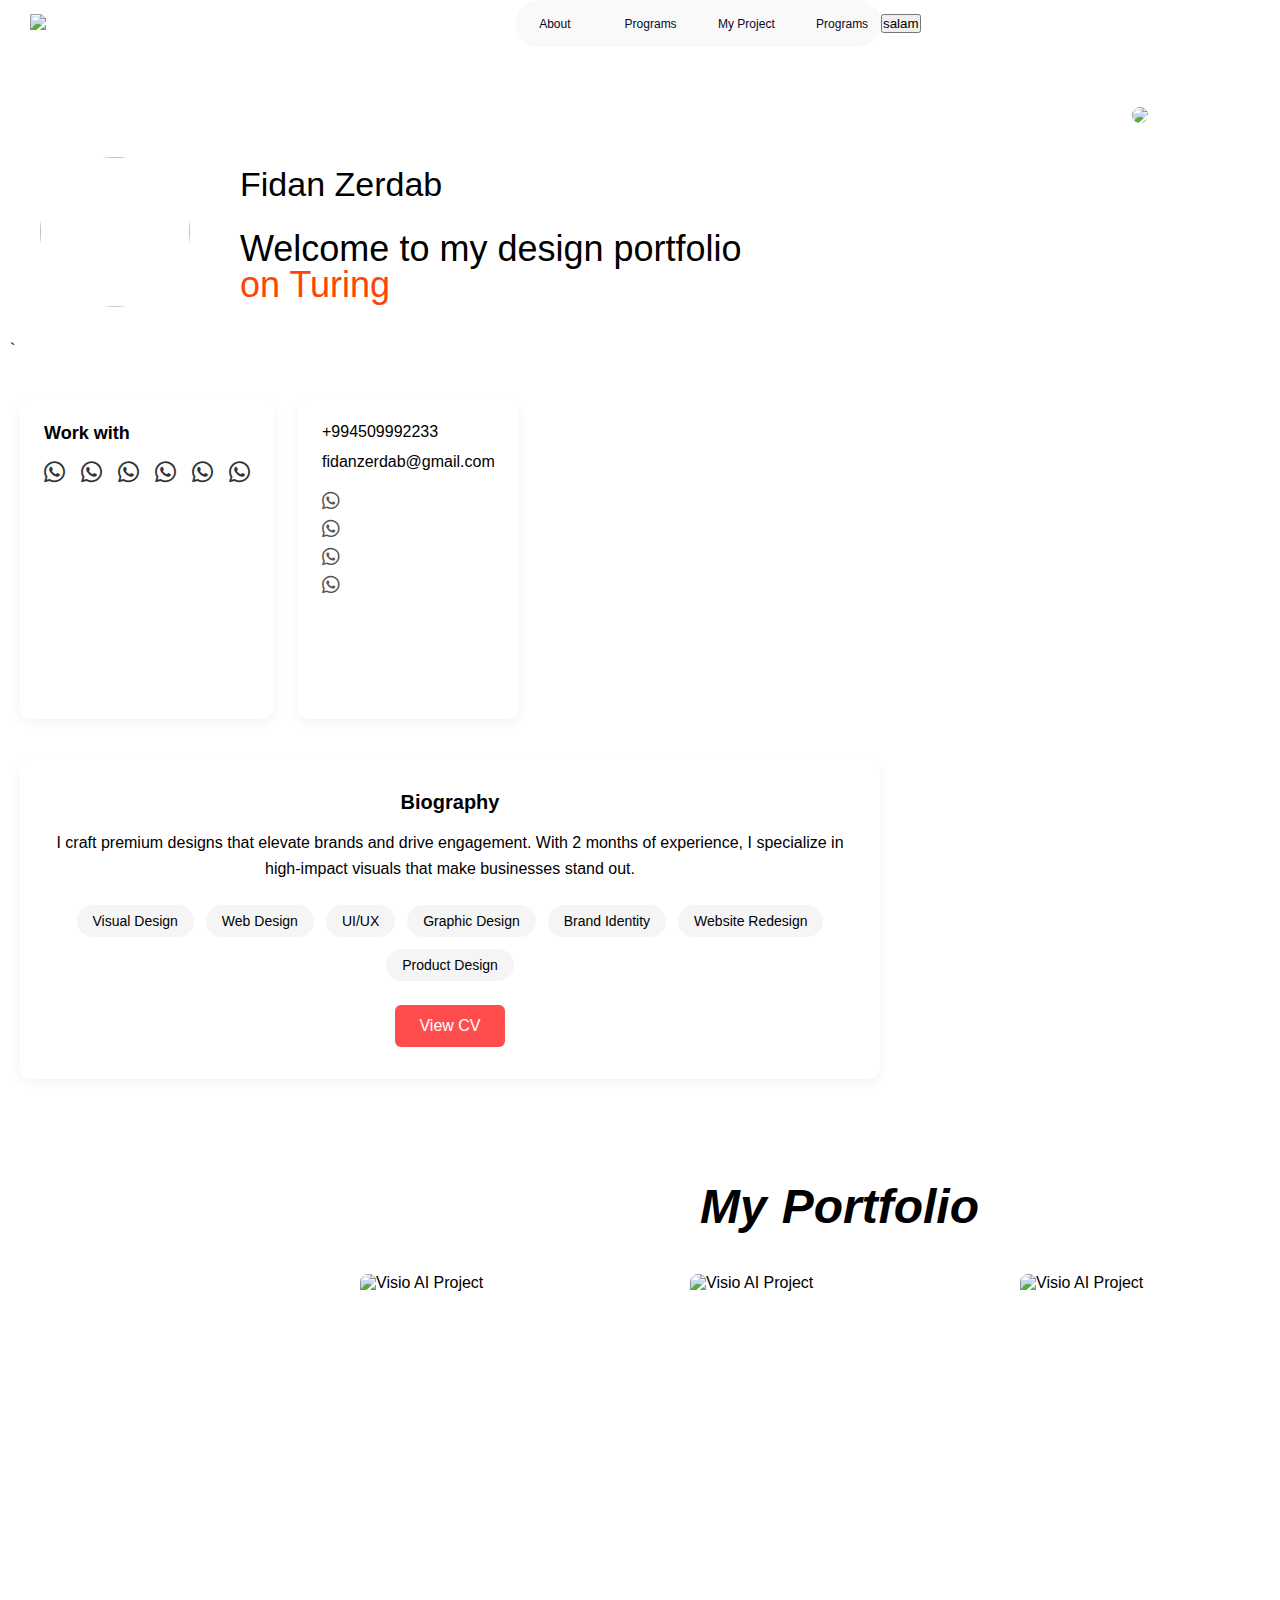
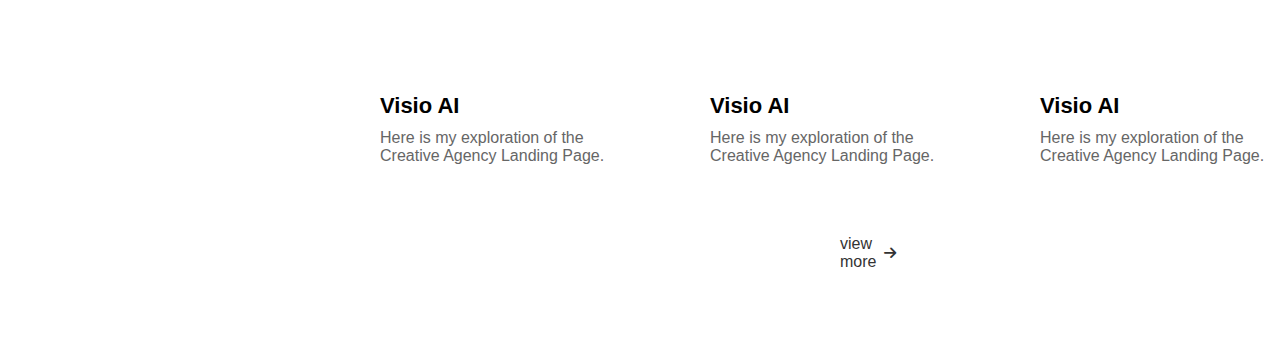
==== index.html @ 4ba83b3d "first commit" ====
<!DOCTYPE html>
<html lang="en">
  <head>
    <meta charset="UTF-8" />
    <meta name="viewport" content="width=device-width, initial-scale=1.0" />
    <title>Document</title>
    <link rel="stylesheet" href="style.css" />
    <link
      href="https://fonts.googleapis.com/css2?family=Roboto:wght@400;700&display=swap"
      rel="stylesheet"
    />
    <link rel="stylesheet" href="https://cdnjs.cloudflare.com/ajax/libs/font-awesome/6.7.2/css/all.min.css">
  </head>
  
   <div class="container">
    <nav>
      <div class="nav-logo">
        <img
          src="https://s3-alpha-sig.figma.com/img/8ce2/0cb9/97a9e06f4c77e462b7908a4db73cabfb?Expires=1743984000&Key-Pair-Id=APKAQ4GOSFWCW27IBOMQ&Signature=PBWBqf2lgpJgGHzQXzNjd6NCZT2xdDC4wRaojqY9zCcBFI4EthOItwQPKHELywLnP8nxp2tW6rEtJQFCj6F1LAcSvfCV4xgXlgu4QZIhnDpoaRrXu~~rXE961oAYT9J6cioOMIm-i~VVj6L84bpvCTblbjQIpfPJooDTFMhqHslZwZaD5GMHqrWVT0hzuzrcJQhh4FEt1nKAkSG-0wj8RxROB79WXAKMB~fkNutKMWRHgE6l4cWN~UN3wQ-ls60bsBshFVT-qkTe6n1NQ45DfTCyNpbkqNdCT8kyy2hyNKt71gHKDLAfsBwC~aWzl16JK8Tze16oYzKgfxPpw-EAiQ__"
        />
      </div>
      <div class="nav-section">
        <li>About</li>
        <li>Programs</li>
        <li>My Project</li>
        <li>Programs</li> 
      </div>
      <button>
         salam
      </button>
    </nav>

    <section class="about">
      <div class="header-profil">
     <div class="header-img">
      <img src="https://s3-alpha-sig.figma.com/img/8e14/9eae/28b4c888ae7bc5097a5d991f46a0cd48?Expires=1743984000&Key-Pair-Id=APKAQ4GOSFWCW27IBOMQ&Signature=ecLXJ3NJivbwS~XZukYeFWqB9isVQkx9CqYx~~Z2nD1CRE7GxaY08Z4kmxbllQuATyopEIuuT2279fm32pRC4dmtCin~5gsOMiiETdNc-4VH~Y~0ca6UY2jwYkFny4B4MOG~Vbt5hJucGnnGLX8qL8chmMcUJIha2dbbbcObwg4ZYZbWKU7GIVAhBD2gr-Xsm1mPFDFUGOcUU4dv2RJI97Z1wWq7xJQzfD4o7eZndRRH5J05IDQiR6Nwpc7OR1I9JfkrOxo~F5who72nMiclGFfXszYkEIYpru6KNegNE5BaLqe7Fkv3zOoWKZOtHdWqO0AGm6nEk2J1GaSrQkhiOA__" alt="" />
     </div>
      <div class="header-title">
        <p class="user-name">Fidan Zerdab</p>
        <p class="user-title">
          Welcome to my design portfolio <p class="curs-name">on Turing</p></p>
      </div>
      </div>
      <div class="header-img-2">
        <img src="https://s3-alpha-sig.figma.com/img/9db2/0887/3cd203674ad9c8c3ab833a886c266266?Expires=1743984000&Key-Pair-Id=APKAQ4GOSFWCW27IBOMQ&Signature=sxO8WrmY~56EyeGFJ-Wiav~K1IzphdqzR-zNOEbuvRR43RCngWjEuQvC9pSfI~XWQbL8JS5PKM917vV-FX6l-rKLtLGzRwThAoSTSy4kO5BwwUOxLnhH2weL61vVyN166a7CpjH~Dm4h7lxfpBIRUI3uMsYqKeVUaRrNGQC-vtAJTsCup61bQkORimFNPfKC0r2MtfVRRVEWQtOgXFBzWz8BVgYjVrsA79s6qalf11jNAU3EH99--6FMwBzXXjFV89U1a4BxFCDDTIOvqtLAmB40z5gLwOT0ZzszZmsPnjBAexRQ4qsvKDqPqb~dJFOtsm8Z5nhIy~c~c4D8lorCJQ__" >
      </div>
    </section>
    `<section class="container">
    
       <div class="cards-wrapper">
      <div class="cards">
        <div class="card tools">
          <h3>Work with</h3>
          <div class="icons">
            <i class="fa-brands fa-whatsapp"></i>
            <i class="fa-brands fa-whatsapp"></i>
            <i class="fa-brands fa-whatsapp"></i>
            <i class="fa-brands fa-whatsapp"></i>
            <i class="fa-brands fa-whatsapp"></i>
            <i class="fa-brands fa-whatsapp"></i>
          </div>
        </div>
      
        
        <div class="card contact">

          <p>+994509992233</p>
          <p>fidanzerdab@gmail.com</p>
          <i class="fa-brands fa-whatsapp"></i>
          <i class="fa-brands fa-whatsapp"></i>
          <i class="fa-brands fa-whatsapp"></i>
          <i class="fa-brands fa-whatsapp"></i>
          </div>
        </div>
      
      
       
        <div class="card-biography">
          <h3>Biography</h3>
          <p>
            I craft premium designs that elevate brands and drive engagement. 
            With 2 months of experience, I specialize in high-impact visuals that make businesses stand out.
          </p>
          <div class="tags">
            <span>Visual Design</span>
            <span>Web Design</span>
            <span>UI/UX</span>
            <span>Graphic Design</span>
            <span>Brand Identity</span>
            <span>Website Redesign</span>
            <span>Product Design</span>
          </div>
          <button class="cv-btn">View CV</button>
        </div>
        
      </div>
        
      
    </section>
   </div>
   <section class="portfolio-section">
   <div class="portfolio-title">
    <h2 class="my-title">My </h2>
    <h2 class="portfolio">Portfolio </h2>
   </div>
    
      
      <div class="project-grid">
        
        <div class="project-card">
          <div class="project-image">
            <img src="https://s3-alpha-sig.figma.com/img/e9ac/9768/460ee077e70c82eb55e59ea33197cca7?Expires=1743984000&Key-Pair-Id=APKAQ4GOSFWCW27IBOMQ&Signature=[base64]~K4rFY2PaywxOjg9T-lwL0YG56ij2408bz6cYMWNEawqlxfeCMMqqH0Lp9YICsTQzI3MzmDrInfiRzZgevdlIeKelwDTaan3hLmZP02wgH91qJjymB-w__" alt="Visio AI Project">
          </div>
          <div class="project-content">
            <h3>Visio AI</h3>
            <p>Here is my exploration of the Creative Agency Landing Page.</p>
          </div>
        </div>
        
        
        <div class="project-card">
          <div class="project-image">
            <img src="https://s3-alpha-sig.figma.com/img/e9ac/9768/460ee077e70c82eb55e59ea33197cca7?Expires=1743984000&Key-Pair-Id=APKAQ4GOSFWCW27IBOMQ&Signature=[base64]~K4rFY2PaywxOjg9T-lwL0YG56ij2408bz6cYMWNEawqlxfeCMMqqH0Lp9YICsTQzI3MzmDrInfiRzZgevdlIeKelwDTaan3hLmZP02wgH91qJjymB-w__" alt="Visio AI Project">
          </div>
          <div class="project-content">
            <h3>Visio AI</h3>
            <p>Here is my exploration of the Creative Agency Landing Page.</p>
          </div>
        </div>
        
        
        <div class="project-card">
          <div class="project-image">
            <img src="https://s3-alpha-sig.figma.com/img/e9ac/9768/460ee077e70c82eb55e59ea33197cca7?Expires=1743984000&Key-Pair-Id=APKAQ4GOSFWCW27IBOMQ&Signature=[base64]~K4rFY2PaywxOjg9T-lwL0YG56ij2408bz6cYMWNEawqlxfeCMMqqH0Lp9YICsTQzI3MzmDrInfiRzZgevdlIeKelwDTaan3hLmZP02wgH91qJjymB-w__" alt="Visio AI Project">
          </div>
          <div class="project-content">
            <h3>Visio AI</h3>
            <p>Here is my exploration of the Creative Agency Landing Page.</p>
          </div>
        </div>
      </div>
      
      <div class="view-more-container">
        <a href="#" class="view-more-btn">
          view more 
          <i class="fa-solid fa-arrow-right"></i>
        </a>
      </div>
    </section>
  


  
</html>
---- style.css ----
* {
  margin: 0;
  padding: 0;
  box-sizing: border-box;
}
body {
  max-width: 100vh;
  font-family: "Gidole", sans-serif;
}
.container {
  margin: 0 10px;
}
.nav-logo img {
  width: 110px;
  margin-left: 20px;
}

nav {
  display: flex;
  align-items: center;
}
.nav-section {
  display: flex;
  list-style-type: none;
  gap: 20px;
  margin-left: 470px;
  border: 1px solid #f9f9f9;
  border-radius: 30px;
  width: 365px;
  height: 47px;
  align-items: center;
  justify-content: center;
  background-color: #f9f9f9;
}
.nav-section li {
  font-family: "Gidole", sans-serif;
  font-weight: 500;
  font-size: 12px;
  line-height: 100%;
  letter-spacing: 0%;
  cursor: pointer;
  border: 1px solid #f9f9f9;
  border-radius: 30px;
  color: #060a26;
  width: 94px;
  height: 30px;
  text-align: center;
  align-content: center;
}
.nav-section li:hover {
  border: 1px solid #060a26;
  color: white;
  background-color: #060a26;
}
.about {
  width: 1440px;
  display: flex;
  margin-top: 60px;
  gap: 390px;
}
.header-profil img {
  width: 150px;
  height: 150px;
  border-radius: 50%;
  margin-top: 20px;
}
.user-name .user-title .curs-name {
  color: #060a26;
  font-family: "Inter", "Montserrat", "Poppins", sans-serif;
  font-weight: 400;
}
.user-name {
  font-weight: 500;
  font-size: 34px;
  line-height: 100%;
  letter-spacing: 0%;
  margin-bottom: 30px;
}
.user-title {
  width: 382;
  height: 74;
  gap: 30px;
  font-weight: 500;
  font-size: 36px;
  line-height: 100%;
  letter-spacing: 0%;
}
.curs-name {
  color: #ff4404;
  width: 382px;
  height: 74px;
  gap: 30px;
  font-weight: 500;
  font-size: 36px;
  line-height: 100%;
  letter-spacing: 0%;
}
.header-profil {
  display: flex;
  gap: 50px;
  margin-left: 30px;
  margin-top: 30px;
}
.header-title {
  margin-top: 30px;
}
.header-img-2 img {
  width: 350px;
  border-radius: 30px;
  margin-bottom: 50px;
}

/* Container section styles */
section.container {
  padding: 40px 0;
}

.cards-wrapper {
  display: grid;
  grid-template-rows: 320px 1fr;
  gap: 40px;
  max-width: 1440px;
  margin: 0 auto;
}

.cards {
  display: flex;
  flex-direction: row;
  gap: 24px;
}

.card {
  background-color: #ffffff;
  border-radius: 12px;
  box-shadow: 0 4px 12px rgba(0, 0, 0, 0.05);
  padding: 24px;
}

.card.tools h3 {
  font-size: 18px;
  margin-top: 0;
  margin-bottom: 16px;
  font-weight: 600;
}

.icons {
  display: flex;
  flex-wrap: wrap;
  gap: 16px;
}

.icons i {
  font-size: 24px;
  color: #333;
}

.card.contact {
  display: flex;
  flex-direction: column;
}

.card.contact p {
  margin: 0 0 12px 0;
  font-size: 16px;
}

.card.contact i {
  font-size: 20px;
  color: #555;
  margin-top: 8px;
  margin-right: 16px;
}

.card-biography {
  background-color: #ffffff;
  border-radius: 12px;
  box-shadow: 0 4px 12px rgba(0, 0, 0, 0.05);
  padding: 32px;
}

.card-biography h3 {
  font-size: 20px;
  margin-top: 0;
  margin-bottom: 16px;
  font-weight: 600;
  text-align: center;
}

.card-biography p {
  line-height: 1.6;
  margin-bottom: 24px;
  font-size: 16px;
  text-align: center;
}

.tags {
  display: flex;
  flex-wrap: wrap;
  gap: 12px;
  justify-content: center;
  margin-bottom: 24px;
}

.tags span {
  background-color: #f5f5f5;
  padding: 8px 16px;
  border-radius: 20px;
  font-size: 14px;
  font-weight: 500;
}

.cv-btn {
  display: block;
  background-color: #ff4d4d;
  color: white;
  border: none;
  padding: 12px 24px;
  border-radius: 6px;
  font-weight: 500;
  font-size: 16px;
  cursor: pointer;
  margin: 0 auto;
  transition: background-color 0.3s ease;
}

.cv-btn:hover {
  background-color: #e63939;
}

.portfolio-section {
  padding: 60px 0;
  max-width: 1200px;
  margin-left: 40%;
}

.portfolio-title {
  margin-left: 340px;
  display: flex;
  gap: 15px;
  font-family: "Rubik", sans-serif;
  font-optical-sizing: auto;
  font-style: italic;
  font-size: 32px;
  font-weight: 700;
  text-align: center;
  margin-bottom: 40px;
}

.project-grid {
  display: grid;
  grid-template-columns: repeat(3, 1fr);
  gap: 30px;
  margin-bottom: 40px;
}

.project-card {
  width: 300px;
  background-color: #fff;
  border-radius: 8px;
  overflow: hidden;
  transition: transform 0.3s ease, box-shadow 0.3s ease;
}

.project-card:hover {
  transform: translateY(-5px);
  box-shadow: 0 10px 20px rgba(0, 0, 0, 0.1);
}

.project-image {
  width: 100%;
  height: 0;
  padding-bottom: 133%;
  position: relative;
  overflow: hidden;
}

.project-image img {
  position: absolute;
  top: 0;
  left: 0;
  width: 100%;
  height: 100%;
  object-fit: cover;
}

.project-content {
  padding: 20px;
}

.project-content h3 {
  font-size: 22px;
  font-weight: 600;
  margin-bottom: 10px;
}

.project-content p {
  font-size: 16px;
  color: #666;
}

.view-more-container {
  display: flex;
  justify-content: center;
  margin-top: 30px;
}

.view-more-btn {
  width: 40px;
  display: inline-flex;
  align-items: center;
  margin-left: 420px;
  gap: 8px;
  background-color: transparent;
  color: #333;
  text-decoration: none;
  font-size: 16px;
  font-weight: 500;
  padding: 10px 20px;
  border-radius: 4px;
  transition: all 0.3s ease;
}

.view-more-btn:hover {
  background-color: #f5f5f5;
}

.view-more-btn i {
  font-size: 14px;
}
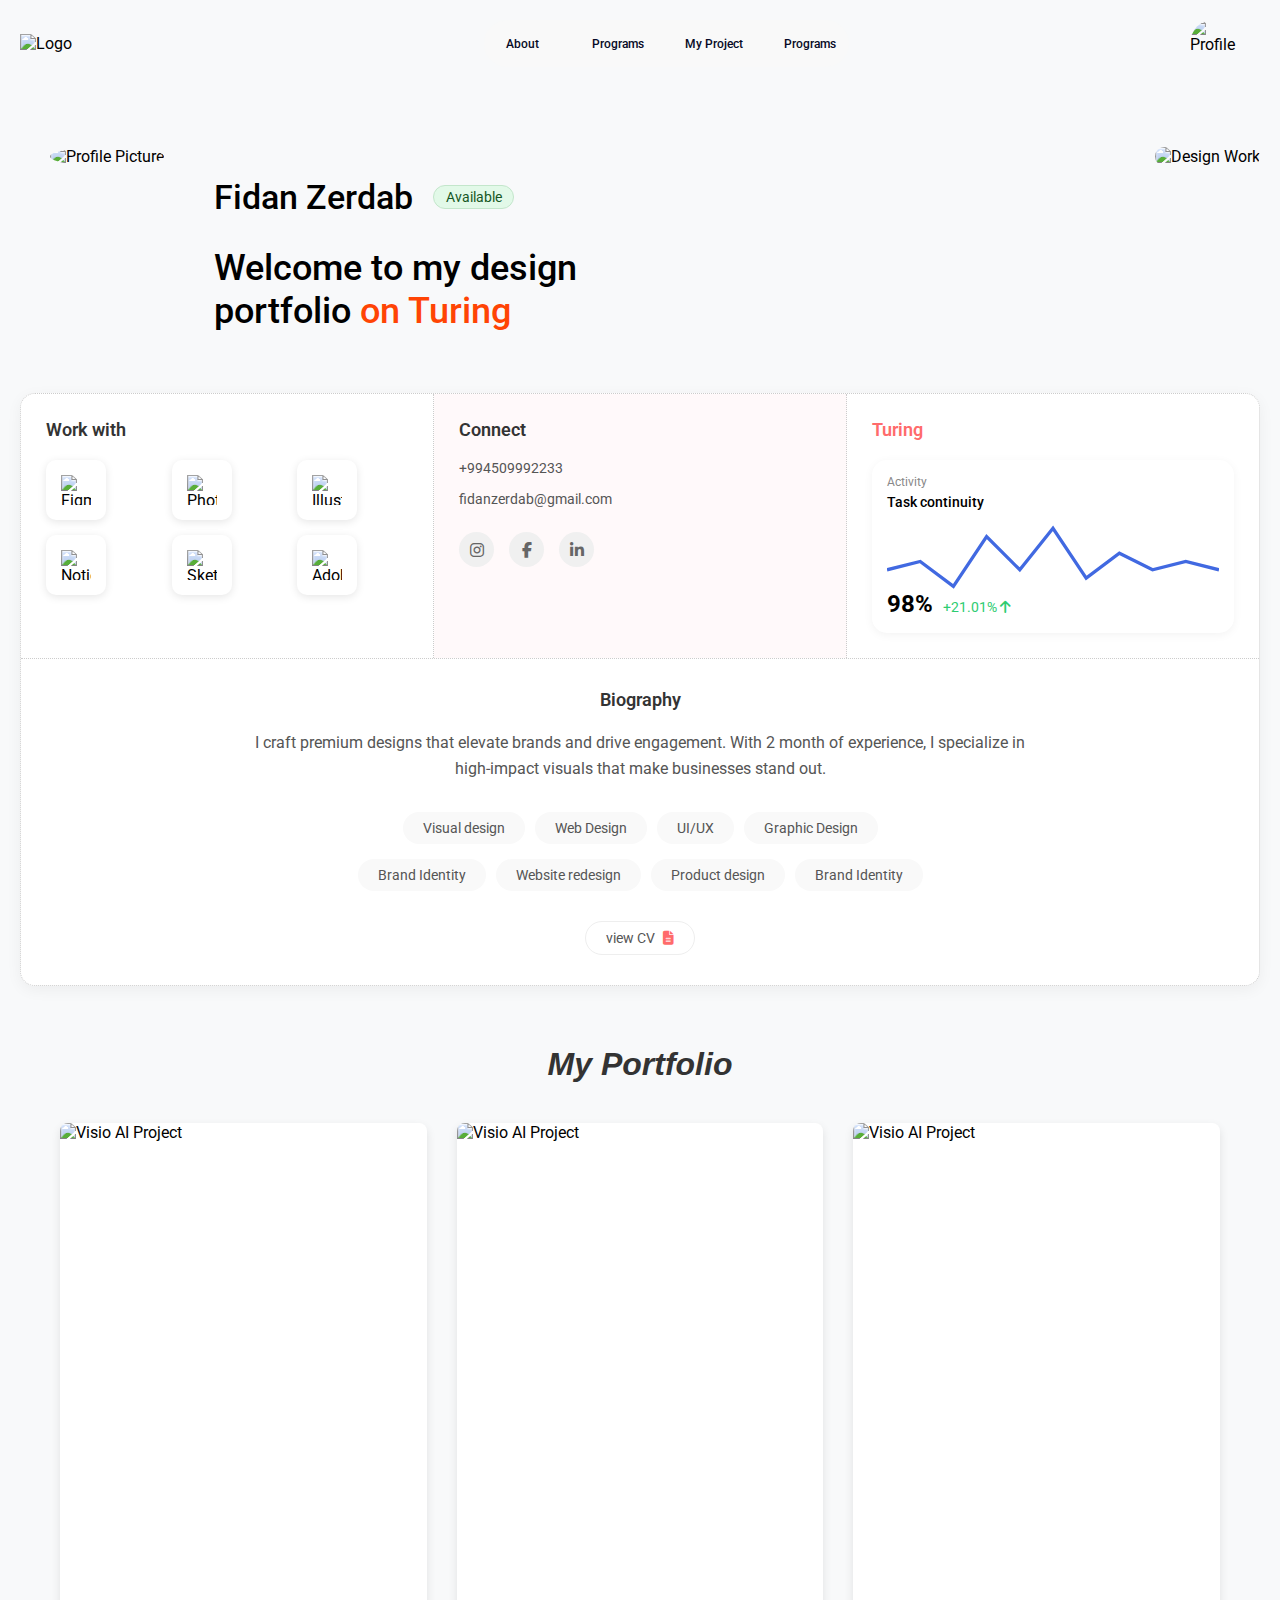
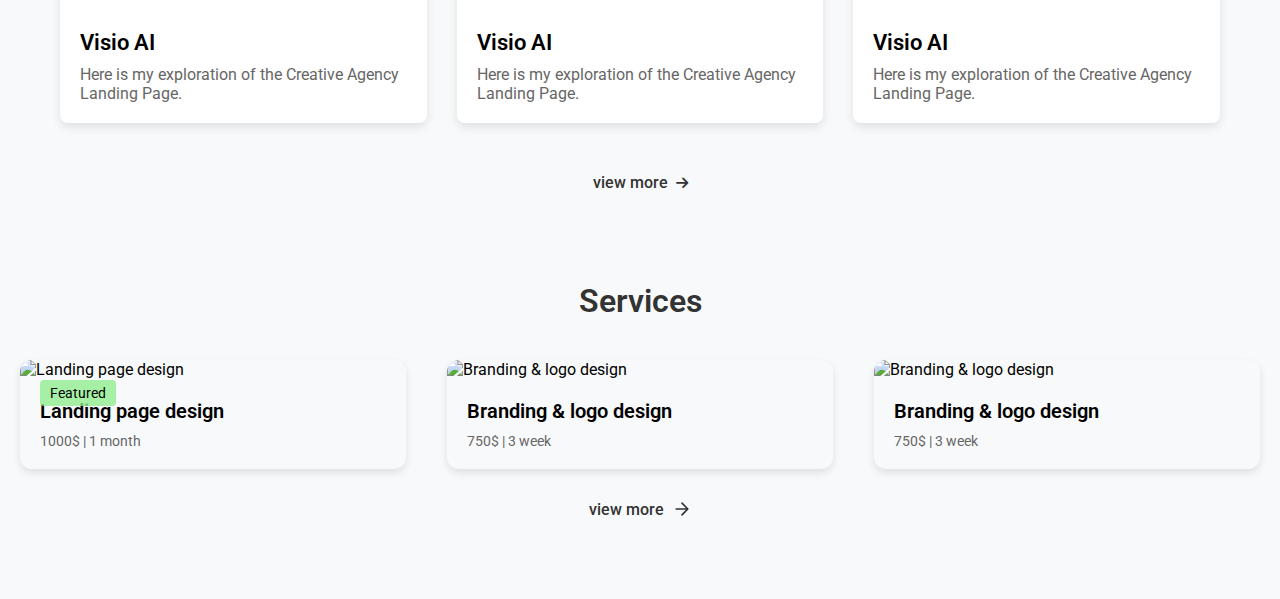
==== commit 9517c333: "elave edildi" ====
--- a/index.html
+++ b/index.html
@@ -3,135 +3,224 @@
   <head>
     <meta charset="UTF-8" />
     <meta name="viewport" content="width=device-width, initial-scale=1.0" />
-    <title>Document</title>
+    <title>Designer Portfolio</title>
     <link rel="stylesheet" href="style.css" />
     <link
-      href="https://fonts.googleapis.com/css2?family=Roboto:wght@400;700&display=swap"
+      href="https://fonts.googleapis.com/css2?family=Roboto:wght@400;500;700&display=swap"
       rel="stylesheet"
     />
-    <link rel="stylesheet" href="https://cdnjs.cloudflare.com/ajax/libs/font-awesome/6.7.2/css/all.min.css">
+    <link
+      rel="stylesheet"
+      href="https://cdnjs.cloudflare.com/ajax/libs/font-awesome/6.4.0/css/all.min.css"
+    />
   </head>
-  
-   <div class="container">
-    <nav>
-      <div class="nav-logo">
+  <body>
+    <div class="container">
+      <!-- Navigation -->
+      <nav>
+        <div class="nav-logo">
+          <img
+            src="https://s3-alpha-sig.figma.com/img/8ce2/0cb9/97a9e06f4c77e462b7908a4db73cabfb?Expires=1743984000&Key-Pair-Id=APKAQ4GOSFWCW27IBOMQ&Signature=PBWBqf2lgpJgGHzQXzNjd6NCZT2xdDC4wRaojqY9zCcBFI4EthOItwQPKHELywLnP8nxp2tW6rEtJQFCj6F1LAcSvfCV4xgXlgu4QZIhnDpoaRrXu~~rXE961oAYT9J6cioOMIm-i~VVj6L84bpvCTblbjQIpfPJooDTFMhqHslZwZaD5GMHqrWVT0hzuzrcJQhh4FEt1nKAkSG-0wj8RxROB79WXAKMB~fkNutKMWRHgE6l4cWN~UN3wQ-ls60bsBshFVT-qkTe6n1NQ45DfTCyNpbkqNdCT8kyy2hyNKt71gHKDLAfsBwC~aWzl16JK8Tze16oYzKgfxPpw-EAiQ__"
+            alt="Logo"
+          />
+        </div>
+        <div class="nav-section">
+          <li>About</li>
+          <li>Programs</li>
+          <li>My Project</li>
+          <li>Programs</li>
+        </div>
         <img
-          src="https://s3-alpha-sig.figma.com/img/8ce2/0cb9/97a9e06f4c77e462b7908a4db73cabfb?Expires=1743984000&Key-Pair-Id=APKAQ4GOSFWCW27IBOMQ&Signature=PBWBqf2lgpJgGHzQXzNjd6NCZT2xdDC4wRaojqY9zCcBFI4EthOItwQPKHELywLnP8nxp2tW6rEtJQFCj6F1LAcSvfCV4xgXlgu4QZIhnDpoaRrXu~~rXE961oAYT9J6cioOMIm-i~VVj6L84bpvCTblbjQIpfPJooDTFMhqHslZwZaD5GMHqrWVT0hzuzrcJQhh4FEt1nKAkSG-0wj8RxROB79WXAKMB~fkNutKMWRHgE6l4cWN~UN3wQ-ls60bsBshFVT-qkTe6n1NQ45DfTCyNpbkqNdCT8kyy2hyNKt71gHKDLAfsBwC~aWzl16JK8Tze16oYzKgfxPpw-EAiQ__"
+          class="nav-profile-img"
+          src="https://s3-alpha-sig.figma.com/img/3f61/c455/649b6c1733cbe4359d25d140e475b1aa?Expires=1743984000&Key-Pair-Id=APKAQ4GOSFWCW27IBOMQ&Signature=Vx9sRKAmYs4bNGNL25QqGPEdbuDdcVNXNaD6ASBnShViWW9Wo2vXhastSg0RUa4hqycys7ivaXzWiz9vbwr1cN~GFIdgqom5DW1XQJmqGzooVItv2tnxT5Wn0ocHpCfJgbpZDRZb~YaL2dLKrXN7Bjg-eS92P~~w57xDZkhX4Opb6SrPhYOaSQ876jY0dtAYwZYqbQ6JJwMPmvAraY1eZ-lMp5776lk7WfiodAp9FVl2IxQ74v-CA5RzNwf7dxYQKJ6OOXef4OTBwlii40~QYj3uiH8aVAvQ7KdQrrlQbtW-0ygv2-xGOjS4emUxoqxJHXw07e4B3yKEOZxRYKBIQQ__"
+          alt="Profile"
         />
-      </div>
-      <div class="nav-section">
-        <li>About</li>
-        <li>Programs</li>
-        <li>My Project</li>
-        <li>Programs</li> 
-      </div>
-      <button>
-         salam
-      </button>
-    </nav>
-
-    <section class="about">
-      <div class="header-profil">
-     <div class="header-img">
-      <img src="https://s3-alpha-sig.figma.com/img/8e14/9eae/28b4c888ae7bc5097a5d991f46a0cd48?Expires=1743984000&Key-Pair-Id=APKAQ4GOSFWCW27IBOMQ&Signature=ecLXJ3NJivbwS~XZukYeFWqB9isVQkx9CqYx~~Z2nD1CRE7GxaY08Z4kmxbllQuATyopEIuuT2279fm32pRC4dmtCin~5gsOMiiETdNc-4VH~Y~0ca6UY2jwYkFny4B4MOG~Vbt5hJucGnnGLX8qL8chmMcUJIha2dbbbcObwg4ZYZbWKU7GIVAhBD2gr-Xsm1mPFDFUGOcUU4dv2RJI97Z1wWq7xJQzfD4o7eZndRRH5J05IDQiR6Nwpc7OR1I9JfkrOxo~F5who72nMiclGFfXszYkEIYpru6KNegNE5BaLqe7Fkv3zOoWKZOtHdWqO0AGm6nEk2J1GaSrQkhiOA__" alt="" />
-     </div>
-      <div class="header-title">
-        <p class="user-name">Fidan Zerdab</p>
-        <p class="user-title">
-          Welcome to my design portfolio <p class="curs-name">on Turing</p></p>
-      </div>
-      </div>
-      <div class="header-img-2">
-        <img src="https://s3-alpha-sig.figma.com/img/9db2/0887/3cd203674ad9c8c3ab833a886c266266?Expires=1743984000&Key-Pair-Id=APKAQ4GOSFWCW27IBOMQ&Signature=sxO8WrmY~56EyeGFJ-Wiav~K1IzphdqzR-zNOEbuvRR43RCngWjEuQvC9pSfI~XWQbL8JS5PKM917vV-FX6l-rKLtLGzRwThAoSTSy4kO5BwwUOxLnhH2weL61vVyN166a7CpjH~Dm4h7lxfpBIRUI3uMsYqKeVUaRrNGQC-vtAJTsCup61bQkORimFNPfKC0r2MtfVRRVEWQtOgXFBzWz8BVgYjVrsA79s6qalf11jNAU3EH99--6FMwBzXXjFV89U1a4BxFCDDTIOvqtLAmB40z5gLwOT0ZzszZmsPnjBAexRQ4qsvKDqPqb~dJFOtsm8Z5nhIy~c~c4D8lorCJQ__" >
-      </div>
-    </section>
-    `<section class="container">
-    
-       <div class="cards-wrapper">
-      <div class="cards">
-        <div class="card tools">
-          <h3>Work with</h3>
-          <div class="icons">
-            <i class="fa-brands fa-whatsapp"></i>
-            <i class="fa-brands fa-whatsapp"></i>
-            <i class="fa-brands fa-whatsapp"></i>
-            <i class="fa-brands fa-whatsapp"></i>
-            <i class="fa-brands fa-whatsapp"></i>
-            <i class="fa-brands fa-whatsapp"></i>
-          </div>
-        </div>
-      
-        
-        <div class="card contact">
-
-          <p>+994509992233</p>
-          <p>fidanzerdab@gmail.com</p>
-          <i class="fa-brands fa-whatsapp"></i>
-          <i class="fa-brands fa-whatsapp"></i>
-          <i class="fa-brands fa-whatsapp"></i>
-          <i class="fa-brands fa-whatsapp"></i>
-          </div>
-        </div>
-      
-      
-       
-        <div class="card-biography">
-          <h3>Biography</h3>
-          <p>
-            I craft premium designs that elevate brands and drive engagement. 
-            With 2 months of experience, I specialize in high-impact visuals that make businesses stand out.
+      </nav>
+
+      <!-- About Section -->
+      <section class="about">
+        <div class="header-profil">
+          <div class="header-img">
+            <img
+              src="https://s3-alpha-sig.figma.com/img/8e14/9eae/28b4c888ae7bc5097a5d991f46a0cd48?Expires=1743984000&Key-Pair-Id=APKAQ4GOSFWCW27IBOMQ&Signature=ecLXJ3NJivbwS~XZukYeFWqB9isVQkx9CqYx~~Z2nD1CRE7GxaY08Z4kmxbllQuATyopEIuuT2279fm32pRC4dmtCin~5gsOMiiETdNc-4VH~Y~0ca6UY2jwYkFny4B4MOG~Vbt5hJucGnnGLX8qL8chmMcUJIha2dbbbcObwg4ZYZbWKU7GIVAhBD2gr-Xsm1mPFDFUGOcUU4dv2RJI97Z1wWq7xJQzfD4o7eZndRRH5J05IDQiR6Nwpc7OR1I9JfkrOxo~F5who72nMiclGFfXszYkEIYpru6KNegNE5BaLqe7Fkv3zOoWKZOtHdWqO0AGm6nEk2J1GaSrQkhiOA__"
+              alt="Profile Picture"
+            />
+          </div>
+          <div class="header-title">
+            <div class="user-name-section">
+              <p class="user-name">Fidan Zerdab</p>
+              <p class="active-view">Available</p>
+            </div>
+            <p class="user-title">
+              Welcome to my design portfolio
+              <span class="curs-name">on Turing</span>
+            </p>
+          </div>
+        </div>
+        <div class="header-img-2">
+          <img
+            src="https://s3-alpha-sig.figma.com/img/9db2/0887/3cd203674ad9c8c3ab833a886c266266?Expires=1743984000&Key-Pair-Id=APKAQ4GOSFWCW27IBOMQ&Signature=sxO8WrmY~56EyeGFJ-Wiav~K1IzphdqzR-zNOEbuvRR43RCngWjEuQvC9pSfI~XWQbL8JS5PKM917vV-FX6l-rKLtLGzRwThAoSTSy4kO5BwwUOxLnhH2weL61vVyN166a7CpjH~Dm4h7lxfpBIRUI3uMsYqKeVUaRrNGQC-vtAJTsCup61bQkORimFNPfKC0r2MtfVRRVEWQtOgXFBzWz8BVgYjVrsA79s6qalf11jNAU3EH99--6FMwBzXXjFV89U1a4BxFCDDTIOvqtLAmB40z5gLwOT0ZzszZmsPnjBAexRQ4qsvKDqPqb~dJFOtsm8Z5nhIy~c~c4D8lorCJQ__"
+            alt="Design Work"
+          />
+        </div>
+      </section>
+
+      <!-- Skills & Info Section -->
+      <div class="profile-section">
+        <div class="row">
+          <div class="work-with-section">
+            <h2>Work with</h2>
+            <div class="tools-grid">
+              <div class="tool-icon">
+                <img
+                  src="https://cdn.jsdelivr.net/gh/devicons/devicon/icons/figma/figma-original.svg"
+                  alt="Figma"
+                />
+              </div>
+              <div class="tool-icon">
+                <img
+                  src="https://cdn.jsdelivr.net/gh/devicons/devicon/icons/photoshop/photoshop-plain.svg"
+                  alt="Photoshop"
+                />
+              </div>
+              <div class="tool-icon">
+                <img
+                  src="https://cdn.jsdelivr.net/gh/devicons/devicon/icons/illustrator/illustrator-plain.svg"
+                  alt="Illustrator"
+                />
+              </div>
+              <div class="tool-icon">
+                <img
+                  src="https://cdn.jsdelivr.net/gh/devicons/devicon/icons/notion/notion-original.svg"
+                  alt="Notion"
+                />
+              </div>
+              <div class="tool-icon">
+                <img
+                  src="https://cdn.jsdelivr.net/gh/devicons/devicon/icons/sketch/sketch-original.svg"
+                  alt="Sketch"
+                />
+              </div>
+              <div class="tool-icon">
+                <img
+                  src="https://cdn.jsdelivr.net/gh/devicons/devicon/icons/xd/xd-plain.svg"
+                  alt="Adobe XD"
+                />
+              </div>
+            </div>
+          </div>
+
+          <div class="connect-section">
+            <h2>Connect</h2>
+            <div class="contact-info">
+              <p class="phone">+994509992233</p>
+              <p class="email">fidanzerdab@gmail.com</p>
+              <div class="social-icons">
+                <a href="#" class="social-icon"
+                  ><i class="fab fa-instagram"></i
+                ></a>
+                <a href="#" class="social-icon"
+                  ><i class="fab fa-facebook-f"></i
+                ></a>
+                <a href="#" class="social-icon"
+                  ><i class="fab fa-linkedin-in"></i
+                ></a>
+              </div>
+            </div>
+          </div>
+
+          <div class="turing-section">
+            <h2>Turing</h2>
+            <div class="stats-card">
+              <p class="activity-label">Activity</p>
+              <p class="task-label">Task continuity</p>
+              <div class="stats-graph">
+                <svg viewBox="0 0 200 60" xmlns="http://www.w3.org/2000/svg">
+                  <path
+                    d="M0,30 L20,25 L40,40 L60,10 L80,30 L100,5 L120,35 L140,20 L160,30 L180,25 L200,30"
+                    fill="none"
+                    stroke="#4169e1"
+                    stroke-width="2"
+                  ></path>
+                </svg>
+              </div>
+              <div class="stats-info">
+                <p class="percentage">98%</p>
+                <p class="increase">+21.01% <i class="fas fa-arrow-up"></i></p>
+              </div>
+            </div>
+          </div>
+        </div>
+
+        <div class="biography-section">
+          <h2>Biography</h2>
+          <p class="bio-text">
+            I craft premium designs that elevate brands and drive engagement.
+            With 2 month of experience, I specialize in high-impact visuals that
+            make businesses stand out.
           </p>
-          <div class="tags">
-            <span>Visual Design</span>
-            <span>Web Design</span>
-            <span>UI/UX</span>
-            <span>Graphic Design</span>
-            <span>Brand Identity</span>
-            <span>Website Redesign</span>
-            <span>Product Design</span>
-          </div>
-          <button class="cv-btn">View CV</button>
-        </div>
-        
-      </div>
-        
-      
-    </section>
-   </div>
-   <section class="portfolio-section">
-   <div class="portfolio-title">
-    <h2 class="my-title">My </h2>
-    <h2 class="portfolio">Portfolio </h2>
-   </div>
-    
-      
+
+          <div class="skills-container">
+            <div class="skills-row">
+              <span class="skill-pill">Visual design</span>
+              <span class="skill-pill">Web Design</span>
+              <span class="skill-pill">UI/UX</span>
+              <span class="skill-pill">Graphic Design</span>
+            </div>
+            <div class="skills-row">
+              <span class="skill-pill">Brand Identity</span>
+              <span class="skill-pill">Website redesign</span>
+              <span class="skill-pill">Product design</span>
+              <span class="skill-pill">Brand Identity</span>
+            </div>
+          </div>
+
+          <div class="cv-button-container">
+            <button class="view-cv-button">
+              view CV <i class="fas fa-file-alt"></i>
+            </button>
+          </div>
+        </div>
+      </div>
+    </div>
+
+    <!-- Portfolio Section -->
+    <section class="portfolio-section">
+      <h2 class="portfolio-title">My Portfolio</h2>
+
       <div class="project-grid">
-        
         <div class="project-card">
           <div class="project-image">
-            <img src="https://s3-alpha-sig.figma.com/img/e9ac/9768/460ee077e70c82eb55e59ea33197cca7?Expires=1743984000&Key-Pair-Id=APKAQ4GOSFWCW27IBOMQ&Signature=[base64]~K4rFY2PaywxOjg9T-lwL0YG56ij2408bz6cYMWNEawqlxfeCMMqqH0Lp9YICsTQzI3MzmDrInfiRzZgevdlIeKelwDTaan3hLmZP02wgH91qJjymB-w__" alt="Visio AI Project">
+            <img
+              src="https://s3-alpha-sig.figma.com/img/e9ac/9768/460ee077e70c82eb55e59ea33197cca7?Expires=1743984000&Key-Pair-Id=APKAQ4GOSFWCW27IBOMQ&Signature=[base64]~K4rFY2PaywxOjg9T-lwL0YG56ij2408bz6cYMWNEawqlxfeCMMqqH0Lp9YICsTQzI3MzmDrInfiRzZgevdlIeKelwDTaan3hLmZP02wgH91qJjymB-w__"
+              alt="Visio AI Project"
+            />
           </div>
           <div class="project-content">
             <h3>Visio AI</h3>
             <p>Here is my exploration of the Creative Agency Landing Page.</p>
           </div>
         </div>
-        
-        
+
         <div class="project-card">
           <div class="project-image">
-            <img src="https://s3-alpha-sig.figma.com/img/e9ac/9768/460ee077e70c82eb55e59ea33197cca7?Expires=1743984000&Key-Pair-Id=APKAQ4GOSFWCW27IBOMQ&Signature=[base64]~K4rFY2PaywxOjg9T-lwL0YG56ij2408bz6cYMWNEawqlxfeCMMqqH0Lp9YICsTQzI3MzmDrInfiRzZgevdlIeKelwDTaan3hLmZP02wgH91qJjymB-w__" alt="Visio AI Project">
+            <img
+              src="https://s3-alpha-sig.figma.com/img/e9ac/9768/460ee077e70c82eb55e59ea33197cca7?Expires=1743984000&Key-Pair-Id=APKAQ4GOSFWCW27IBOMQ&Signature=[base64]~K4rFY2PaywxOjg9T-lwL0YG56ij2408bz6cYMWNEawqlxfeCMMqqH0Lp9YICsTQzI3MzmDrInfiRzZgevdlIeKelwDTaan3hLmZP02wgH91qJjymB-w__"
+              alt="Visio AI Project"
+            />
           </div>
           <div class="project-content">
             <h3>Visio AI</h3>
             <p>Here is my exploration of the Creative Agency Landing Page.</p>
           </div>
         </div>
-        
-        
+
         <div class="project-card">
           <div class="project-image">
-            <img src="https://s3-alpha-sig.figma.com/img/e9ac/9768/460ee077e70c82eb55e59ea33197cca7?Expires=1743984000&Key-Pair-Id=APKAQ4GOSFWCW27IBOMQ&Signature=[base64]~K4rFY2PaywxOjg9T-lwL0YG56ij2408bz6cYMWNEawqlxfeCMMqqH0Lp9YICsTQzI3MzmDrInfiRzZgevdlIeKelwDTaan3hLmZP02wgH91qJjymB-w__" alt="Visio AI Project">
+            <img
+              src="https://s3-alpha-sig.figma.com/img/e9ac/9768/460ee077e70c82eb55e59ea33197cca7?Expires=1743984000&Key-Pair-Id=APKAQ4GOSFWCW27IBOMQ&Signature=[base64]~K4rFY2PaywxOjg9T-lwL0YG56ij2408bz6cYMWNEawqlxfeCMMqqH0Lp9YICsTQzI3MzmDrInfiRzZgevdlIeKelwDTaan3hLmZP02wgH91qJjymB-w__"
+              alt="Visio AI Project"
+            />
           </div>
           <div class="project-content">
             <h3>Visio AI</h3>
@@ -139,16 +228,79 @@
           </div>
         </div>
       </div>
-      
+
       <div class="view-more-container">
         <a href="#" class="view-more-btn">
-          view more 
+          view more
           <i class="fa-solid fa-arrow-right"></i>
         </a>
       </div>
     </section>
-  
-
-
-  
+
+    <!-- Services Section -->
+    <section class="services-section">
+      <h2 class="services-title">Services</h2>
+
+      <div class="services-grid">
+        <div class="service-card">
+          <div class="featured-tag">Featured</div>
+          <img
+            src="https://s3-alpha-sig.figma.com/img/3960/a3a2/e06c7903f7637050c2493a6c92922a6c?Expires=1743984000&Key-Pair-Id=APKAQ4GOSFWCW27IBOMQ&Signature=E0UO1KBb8h6Vrfu8c1QrJWQIoDVfw0Y7jwRRSDnjEqxgKCQAruxfcgKKoK5VlctKiyaYWaZxRopHKZ-G1RHEE9d0ITnrT~[base64]~ZcZp~SFEcIKfRc96RX5qZEqn-y-3vyuPWQ__"
+            alt="Landing page design"
+            class="service-img"
+          />
+          <div class="service-content">
+            <h3 class="service-name">Landing page design</h3>
+            <p class="service-price">1000$ | 1 month</p>
+          </div>
+        </div>
+
+        <div class="service-card">
+          <img
+            src="https://s3-alpha-sig.figma.com/img/066e/d5e7/84f4c3adc83c01a2331b7108031d4522?Expires=1743984000&Key-Pair-Id=APKAQ4GOSFWCW27IBOMQ&Signature=fcPpjJKmyGuSSE-E-zA1j3qqWxTc0CDpUK6hcFA6m-p6vUn-zjNUuaafWEvXURjQB-rg-kGYe-ydiUX4GqQ9hSQb7KSZN-hoNDyKtpDZPdCsn2y1BazwKvNiPRIiPPXbm8w~[base64]"
+            alt="Branding & logo design"
+            class="service-img"
+          />
+          <div class="service-content">
+            <h3 class="service-name">Branding & logo design</h3>
+            <p class="service-price">750$ | 3 week</p>
+          </div>
+        </div>
+
+        <div class="service-card">
+          <img
+            src="https://s3-alpha-sig.figma.com/img/066e/d5e7/84f4c3adc83c01a2331b7108031d4522?Expires=1743984000&Key-Pair-Id=APKAQ4GOSFWCW27IBOMQ&Signature=fcPpjJKmyGuSSE-E-zA1j3qqWxTc0CDpUK6hcFA6m-p6vUn-zjNUuaafWEvXURjQB-rg-kGYe-ydiUX4GqQ9hSQb7KSZN-hoNDyKtpDZPdCsn2y1BazwKvNiPRIiPPXbm8w~[base64]"
+            alt="Branding & logo design"
+            class="service-img"
+          />
+          <div class="service-content">
+            <h3 class="service-name">Branding & logo design</h3>
+            <p class="service-price">750$ | 3 week</p>
+          </div>
+        </div>
+      </div>
+
+      <div class="view-more">
+        <a href="#">
+          view more
+          <svg
+            class="arrow-icon"
+            width="20"
+            height="20"
+            viewBox="0 0 24 24"
+            fill="none"
+            xmlns="http://www.w3.org/2000/svg"
+          >
+            <path
+              d="M5 12H19M19 12L12 5M19 12L12 19"
+              stroke="currentColor"
+              stroke-width="2"
+              stroke-linecap="round"
+              stroke-linejoin="round"
+            />
+          </svg>
+        </a>
+      </div>
+    </section>
+  </body>
 </html>
--- a/style.css
+++ b/style.css
@@ -2,28 +2,36 @@
   margin: 0;
   padding: 0;
   box-sizing: border-box;
-}
+  font-family: "Roboto", "Segoe UI", sans-serif;
+}
+
 body {
-  max-width: 100vh;
-  font-family: "Gidole", sans-serif;
-}
+  background-color: #f8f9fa;
+}
+
 .container {
-  margin: 0 10px;
-}
+  max-width: 1440px;
+  margin: 0 auto;
+  padding: 0 20px;
+}
+
+/* Navigation */
+nav {
+  display: flex;
+  align-items: center;
+  padding: 20px 0;
+  position: relative;
+}
+
 .nav-logo img {
   width: 110px;
-  margin-left: 20px;
-}
-
-nav {
-  display: flex;
-  align-items: center;
-}
+}
+
 .nav-section {
   display: flex;
   list-style-type: none;
   gap: 20px;
-  margin-left: 470px;
+  margin: 0 auto;
   border: 1px solid #f9f9f9;
   border-radius: 30px;
   width: 365px;
@@ -32,213 +40,325 @@
   justify-content: center;
   background-color: #f9f9f9;
 }
+
 .nav-section li {
-  font-family: "Gidole", sans-serif;
   font-weight: 500;
   font-size: 12px;
-  line-height: 100%;
-  letter-spacing: 0%;
   cursor: pointer;
   border: 1px solid #f9f9f9;
   border-radius: 30px;
   color: #060a26;
   width: 94px;
   height: 30px;
-  text-align: center;
-  align-content: center;
-}
+  display: flex;
+  align-items: center;
+  justify-content: center;
+  transition: all 0.3s ease;
+}
+
 .nav-section li:hover {
   border: 1px solid #060a26;
   color: white;
   background-color: #060a26;
 }
+
+.nav-profile-img {
+  width: 50px;
+  height: 50px;
+  border-radius: 50%;
+  position: absolute;
+  right: 20px;
+}
+
+/* About Section */
 .about {
-  width: 1440px;
-  display: flex;
-  margin-top: 60px;
-  gap: 390px;
-}
-.header-profil img {
+  display: flex;
+  justify-content: space-between;
+  margin: 60px 0;
+  flex-wrap: wrap;
+}
+
+.header-profil {
+  display: flex;
+  gap: 50px;
+  margin-left: 30px;
+}
+
+.header-img img {
   width: 150px;
   height: 150px;
   border-radius: 50%;
-  margin-top: 20px;
-}
-.user-name .user-title .curs-name {
-  color: #060a26;
-  font-family: "Inter", "Montserrat", "Poppins", sans-serif;
-  font-weight: 400;
-}
+}
+
+.header-title {
+  margin-top: 30px;
+}
+
+.user-name-section {
+  display: flex;
+  gap: 20px;
+  align-items: center;
+  margin-bottom: 30px;
+}
+
 .user-name {
   font-weight: 500;
   font-size: 34px;
-  line-height: 100%;
-  letter-spacing: 0%;
-  margin-bottom: 30px;
-}
+}
+
+.active-view {
+  width: 81px;
+  height: 24px;
+  border: 1px solid rgba(195, 230, 203, 1);
+  background-color: rgba(226, 249, 232, 1);
+  border-radius: 30px;
+  display: flex;
+  align-items: center;
+  justify-content: center;
+  color: rgba(21, 87, 36, 1);
+  font-size: 14px;
+}
+
 .user-title {
-  width: 382;
-  height: 74;
-  gap: 30px;
   font-weight: 500;
   font-size: 36px;
-  line-height: 100%;
-  letter-spacing: 0%;
-}
+  line-height: 1.2;
+  max-width: 400px;
+}
+
 .curs-name {
   color: #ff4404;
-  width: 382px;
-  height: 74px;
-  gap: 30px;
   font-weight: 500;
-  font-size: 36px;
-  line-height: 100%;
-  letter-spacing: 0%;
-}
-.header-profil {
-  display: flex;
-  gap: 50px;
-  margin-left: 30px;
-  margin-top: 30px;
-}
-.header-title {
-  margin-top: 30px;
-}
+}
+
 .header-img-2 img {
   width: 350px;
   border-radius: 30px;
-  margin-bottom: 50px;
-}
-
-/* Container section styles */
-section.container {
-  padding: 40px 0;
-}
-
-.cards-wrapper {
+}
+
+/* Profile Section */
+.profile-section {
+  background-color: white;
+  border-radius: 15px;
+  overflow: hidden;
+  box-shadow: 0 4px 15px rgba(0, 0, 0, 0.05);
+  border: 1px dotted #ccc;
+  margin: 40px 0;
+}
+
+.row {
+  display: flex;
+  flex-wrap: wrap;
+  border-bottom: 1px dotted #ccc;
+}
+
+.work-with-section,
+.connect-section,
+.turing-section {
+  padding: 25px;
+}
+
+.work-with-section {
+  flex: 1;
+  min-width: 300px;
+  border-right: 1px dotted #ccc;
+}
+
+.connect-section {
+  flex: 1;
+  min-width: 250px;
+  background-color: #fff9fa;
+  border-right: 1px dotted #ccc;
+}
+
+.turing-section {
+  flex: 1;
+  min-width: 250px;
+}
+
+h2 {
+  font-size: 18px;
+  margin-bottom: 20px;
+  font-weight: 600;
+  color: #333;
+}
+
+.tools-grid {
   display: grid;
-  grid-template-rows: 320px 1fr;
-  gap: 40px;
-  max-width: 1440px;
-  margin: 0 auto;
-}
-
-.cards {
-  display: flex;
-  flex-direction: row;
-  gap: 24px;
-}
-
-.card {
-  background-color: #ffffff;
-  border-radius: 12px;
-  box-shadow: 0 4px 12px rgba(0, 0, 0, 0.05);
-  padding: 24px;
-}
-
-.card.tools h3 {
-  font-size: 18px;
-  margin-top: 0;
-  margin-bottom: 16px;
-  font-weight: 600;
-}
-
-.icons {
+  grid-template-columns: repeat(3, 1fr);
+  gap: 15px;
+}
+
+.tool-icon {
+  width: 60px;
+  height: 60px;
+  display: flex;
+  align-items: center;
+  justify-content: center;
+  border-radius: 10px;
+  background-color: white;
+  box-shadow: 0 2px 8px rgba(0, 0, 0, 0.1);
+}
+
+.tool-icon img {
+  width: 30px;
+  height: 30px;
+}
+
+.contact-info {
+  display: flex;
+  flex-direction: column;
+  gap: 15px;
+}
+
+.phone,
+.email {
+  font-size: 14px;
+  color: #555;
+}
+
+.social-icons {
+  display: flex;
+  gap: 15px;
+  margin-top: 10px;
+}
+
+.social-icon {
+  width: 35px;
+  height: 35px;
+  border-radius: 50%;
+  background-color: #f0f0f0;
+  display: flex;
+  align-items: center;
+  justify-content: center;
+  color: #666;
+  text-decoration: none;
+  transition: all 0.3s ease;
+}
+
+.social-icon:hover {
+  background-color: #e0e0e0;
+}
+
+.stats-card {
+  background-color: white;
+  border-radius: 15px;
+  padding: 15px;
+  box-shadow: 0 2px 10px rgba(0, 0, 0, 0.05);
+}
+
+.activity-label {
+  font-size: 12px;
+  color: #888;
+  margin-bottom: 5px;
+}
+
+.task-label {
+  font-size: 14px;
+  font-weight: 500;
+  margin-bottom: 10px;
+}
+
+.stats-graph {
+  height: 60px;
+  margin-bottom: 10px;
+}
+
+.stats-info {
+  display: flex;
+  align-items: baseline;
+  gap: 10px;
+}
+
+.percentage {
+  font-size: 24px;
+  font-weight: 700;
+}
+
+.increase {
+  font-size: 14px;
+  color: #2ecc71;
+  display: flex;
+  align-items: center;
+  gap: 3px;
+}
+
+.biography-section {
+  padding: 30px;
+  text-align: center;
+}
+
+.bio-text {
+  max-width: 800px;
+  margin: 0 auto 30px;
+  line-height: 1.6;
+  color: #555;
+}
+
+.skills-container {
+  display: flex;
+  flex-direction: column;
+  gap: 15px;
+  margin-bottom: 30px;
+}
+
+.skills-row {
   display: flex;
   flex-wrap: wrap;
-  gap: 16px;
-}
-
-.icons i {
-  font-size: 24px;
-  color: #333;
-}
-
-.card.contact {
-  display: flex;
-  flex-direction: column;
-}
-
-.card.contact p {
-  margin: 0 0 12px 0;
-  font-size: 16px;
-}
-
-.card.contact i {
-  font-size: 20px;
+  justify-content: center;
+  gap: 10px;
+}
+
+.skill-pill {
+  background-color: #f9f9f9;
+  padding: 8px 20px;
+  border-radius: 20px;
+  font-size: 14px;
   color: #555;
-  margin-top: 8px;
-  margin-right: 16px;
-}
-
-.card-biography {
-  background-color: #ffffff;
-  border-radius: 12px;
-  box-shadow: 0 4px 12px rgba(0, 0, 0, 0.05);
-  padding: 32px;
-}
-
-.card-biography h3 {
-  font-size: 20px;
-  margin-top: 0;
-  margin-bottom: 16px;
-  font-weight: 600;
-  text-align: center;
-}
-
-.card-biography p {
-  line-height: 1.6;
-  margin-bottom: 24px;
-  font-size: 16px;
-  text-align: center;
-}
-
-.tags {
-  display: flex;
-  flex-wrap: wrap;
-  gap: 12px;
-  justify-content: center;
-  margin-bottom: 24px;
-}
-
-.tags span {
-  background-color: #f5f5f5;
-  padding: 8px 16px;
+}
+
+.cv-button-container {
+  display: flex;
+  justify-content: center;
+  margin-top: 20px;
+}
+
+.view-cv-button {
+  background-color: white;
+  border: 1px solid #eee;
   border-radius: 20px;
-  font-size: 14px;
-  font-weight: 500;
-}
-
-.cv-btn {
-  display: block;
-  background-color: #ff4d4d;
-  color: white;
-  border: none;
-  padding: 12px 24px;
-  border-radius: 6px;
-  font-weight: 500;
-  font-size: 16px;
+  padding: 8px 20px;
+  display: flex;
+  align-items: center;
+  gap: 8px;
+  font-size: 14px;
+  color: #555;
   cursor: pointer;
-  margin: 0 auto;
-  transition: background-color 0.3s ease;
-}
-
-.cv-btn:hover {
-  background-color: #e63939;
-}
-
+  transition: all 0.3s ease;
+}
+
+.view-cv-button:hover {
+  background-color: #f9f9f9;
+}
+
+.view-cv-button i {
+  color: #ff6b6b;
+}
+
+/* Turing section */
+.turing-section h2 {
+  color: #ff6b6b;
+}
+
+/* Portfolio Section */
 .portfolio-section {
-  padding: 60px 0;
   max-width: 1200px;
-  margin-left: 40%;
+  margin: 60px auto;
+  padding: 0 20px;
 }
 
 .portfolio-title {
-  margin-left: 340px;
-  display: flex;
-  gap: 15px;
   font-family: "Rubik", sans-serif;
-  font-optical-sizing: auto;
   font-style: italic;
   font-size: 32px;
   font-weight: 700;
@@ -254,10 +374,11 @@
 }
 
 .project-card {
-  width: 300px;
+  width: 100%;
   background-color: #fff;
   border-radius: 8px;
   overflow: hidden;
+  box-shadow: 0 4px 10px rgba(0, 0, 0, 0.1);
   transition: transform 0.3s ease, box-shadow 0.3s ease;
 }
 
@@ -305,10 +426,8 @@
 }
 
 .view-more-btn {
-  width: 40px;
   display: inline-flex;
   align-items: center;
-  margin-left: 420px;
   gap: 8px;
   background-color: transparent;
   color: #333;
@@ -327,3 +446,161 @@
 .view-more-btn i {
   font-size: 14px;
 }
+
+/* Services Section */
+.services-section {
+  max-width: 1298px;
+  margin: 80px auto;
+  padding: 0 20px;
+}
+
+.services-title {
+  text-align: center;
+  font-size: 32px;
+  margin-bottom: 40px;
+  font-weight: 600;
+}
+
+.services-grid {
+  display: grid;
+  grid-template-columns: repeat(3, 1fr);
+  gap: 41px;
+  margin-bottom: 30px;
+}
+
+.service-card {
+  border-radius: 12px;
+  overflow: hidden;
+  box-shadow: 0 4px 8px rgba(0, 0, 0, 0.1);
+  transition: transform 0.3s ease;
+  position: relative;
+}
+
+.service-card:hover {
+  transform: translateY(-5px);
+}
+
+.featured-tag {
+  position: absolute;
+  top: 20px;
+  left: 20px;
+  background-color: rgba(144, 238, 144, 0.8);
+  padding: 5px 10px;
+  border-radius: 4px;
+  font-size: 14px;
+}
+
+.service-img {
+  width: 100%;
+  height: 240px;
+  object-fit: cover;
+}
+
+.service-content {
+  padding: 20px;
+}
+
+.service-name {
+  font-size: 20px;
+  font-weight: 600;
+  margin-bottom: 10px;
+}
+
+.service-price {
+  color: #666;
+  font-size: 14px;
+}
+
+.view-more {
+  display: flex;
+  justify-content: center;
+  margin-top: 30px;
+}
+
+.view-more a {
+  display: flex;
+  align-items: center;
+  gap: 8px;
+  color: #333;
+  text-decoration: none;
+  font-size: 16px;
+  font-weight: 500;
+  transition: all 0.3s ease;
+}
+
+.view-more a:hover {
+  color: #ff4404;
+}
+
+.arrow-icon {
+  transition: transform 0.3s ease;
+}
+
+.view-more a:hover .arrow-icon {
+  transform: translateX(5px);
+}
+
+/* Responsive Adjustments */
+@media (max-width: 1200px) {
+  .about {
+    flex-direction: column;
+    align-items: center;
+    gap: 40px;
+  }
+
+  .header-img-2 {
+    margin-top: 40px;
+  }
+
+  .project-grid,
+  .services-grid {
+    grid-template-columns: repeat(2, 1fr);
+  }
+}
+
+@media (max-width: 768px) {
+  .nav-section {
+    display: none;
+  }
+
+  .nav-profile-img {
+    position: static;
+    margin-left: auto;
+  }
+
+  .header-profil {
+    flex-direction: column;
+    align-items: center;
+    text-align: center;
+    gap: 20px;
+    margin-left: 0;
+  }
+
+  .user-name-section {
+    flex-direction: column;
+    gap: 10px;
+  }
+
+  .active-view {
+    margin: 0 auto;
+  }
+
+  .user-title {
+    font-size: 28px;
+  }
+
+  .row {
+    flex-direction: column;
+  }
+
+  .work-with-section,
+  .connect-section {
+    border-right: none;
+    border-bottom: 1px dotted #ccc;
+  }
+
+  .project-grid,
+  .services-grid {
+    grid-template-columns: 1fr;
+  }
+}
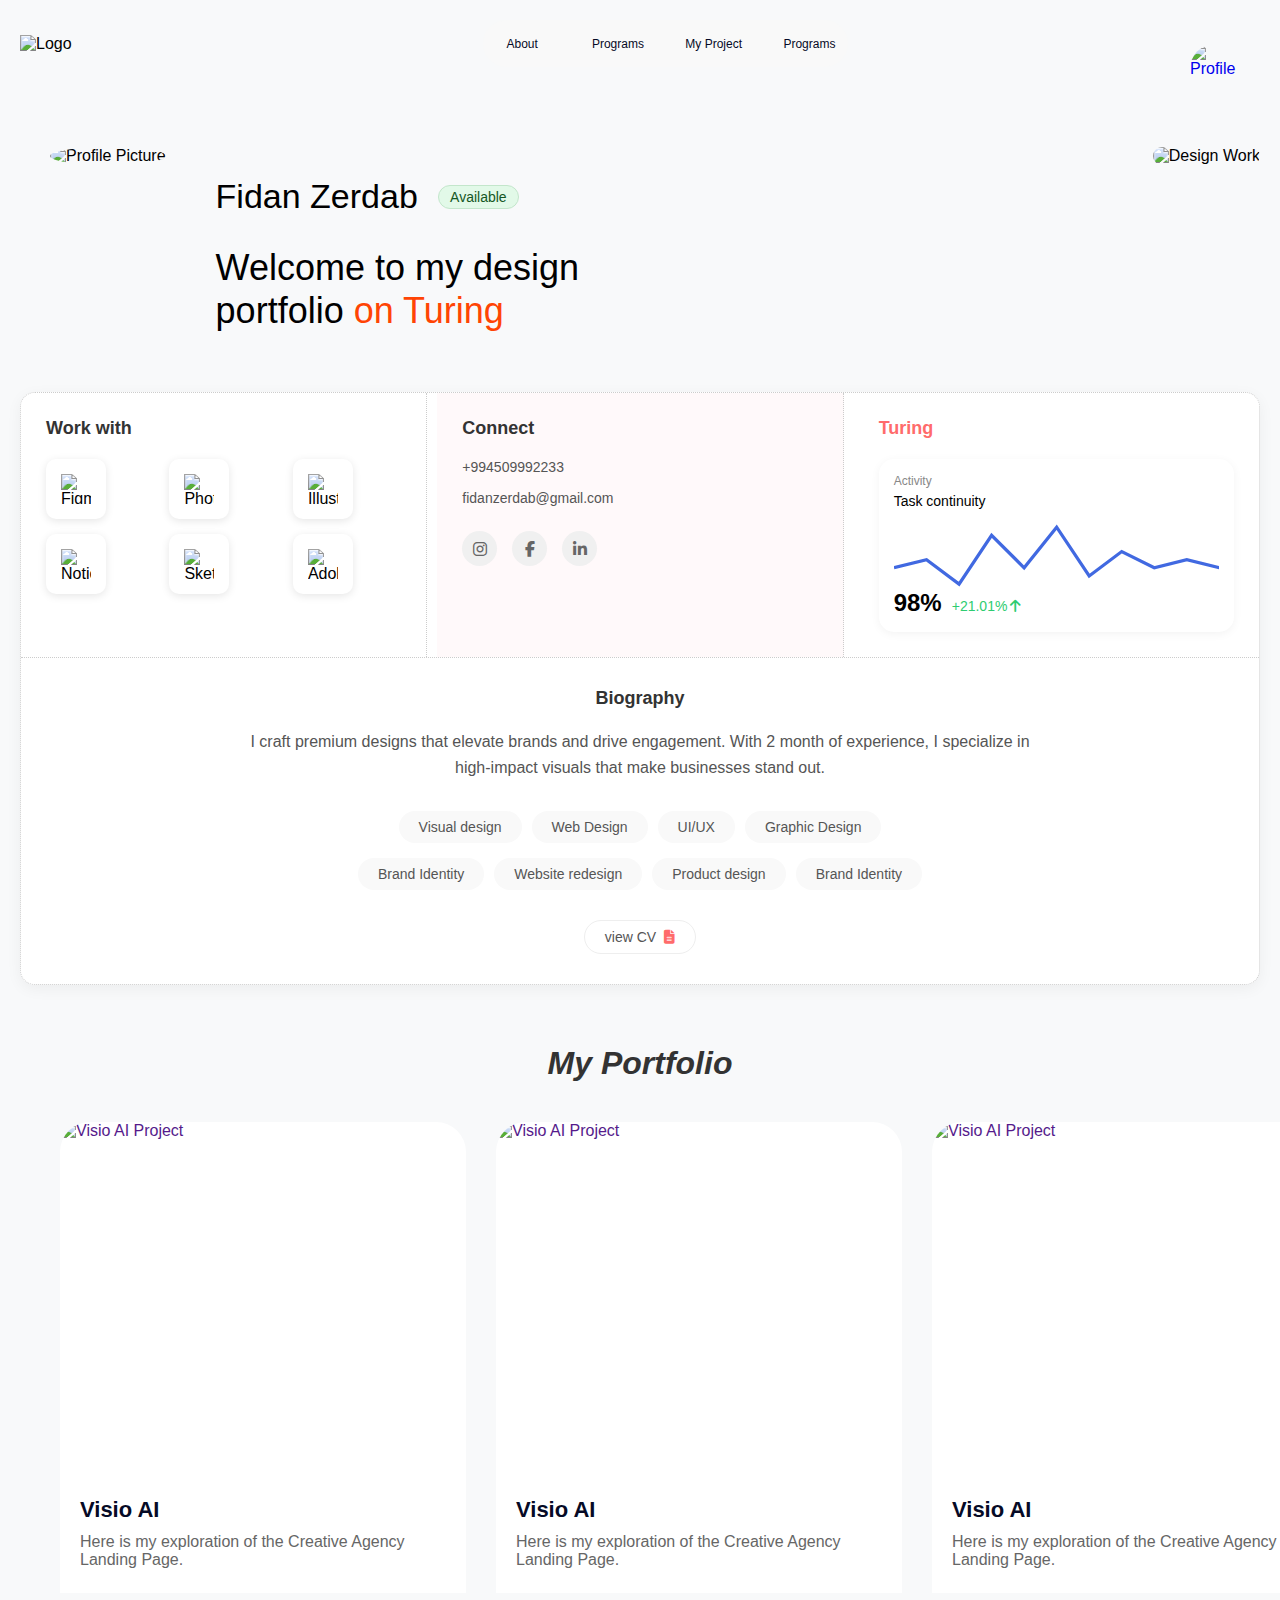
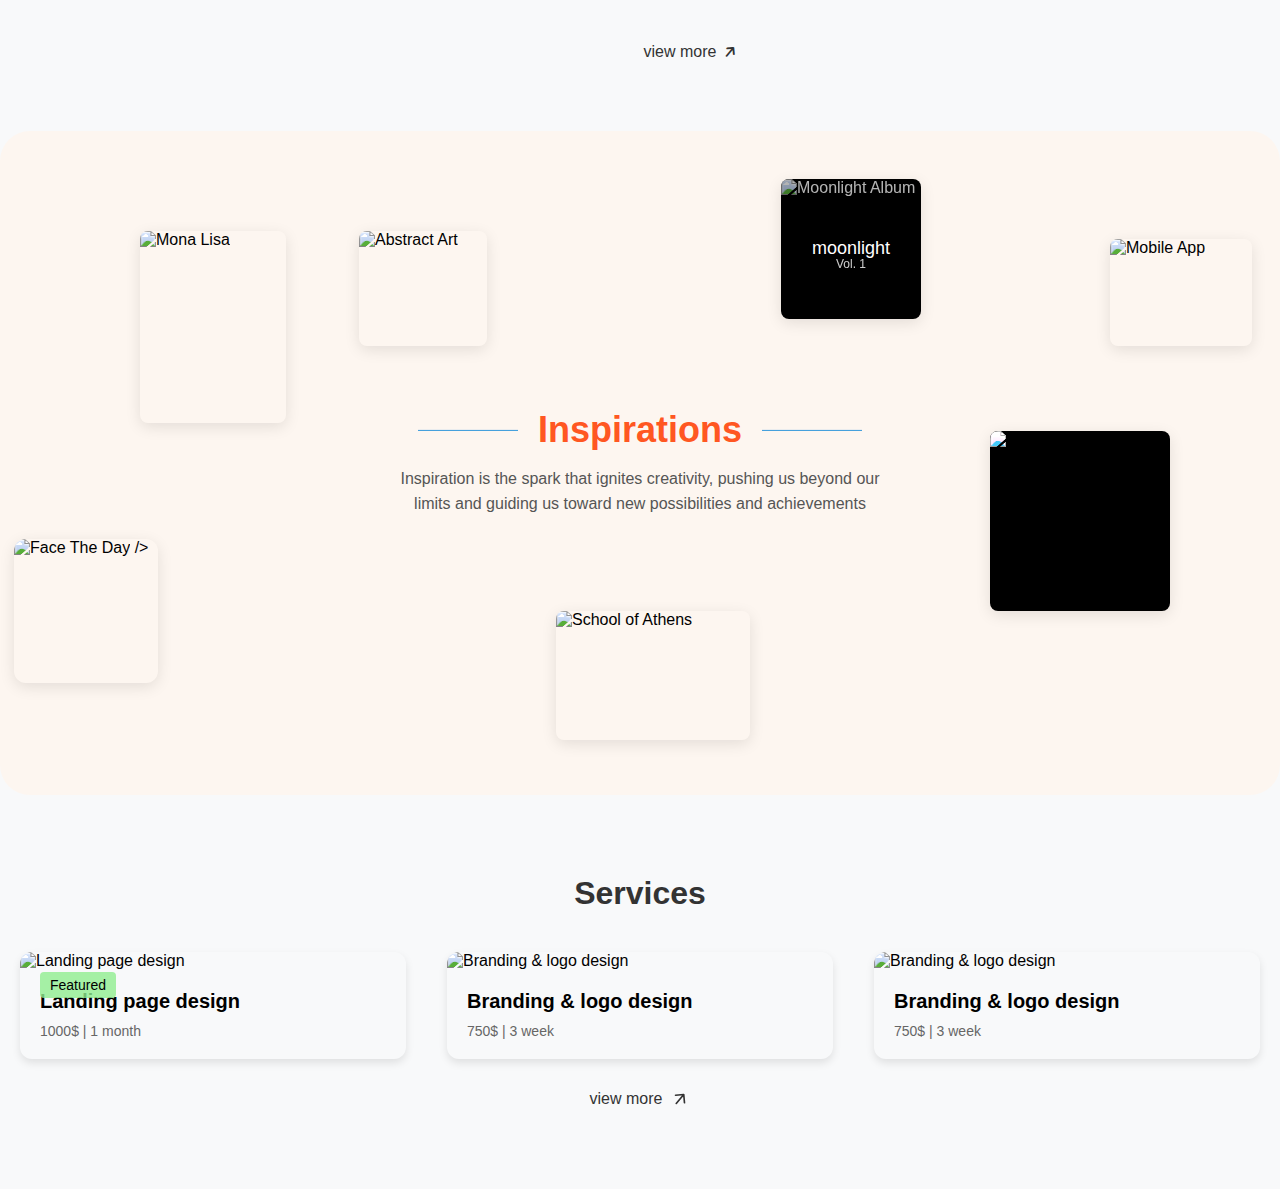
==== commit 2766b538: "elave edildi" ====
--- a/index.html
+++ b/index.html
@@ -13,10 +13,14 @@
       rel="stylesheet"
       href="https://cdnjs.cloudflare.com/ajax/libs/font-awesome/6.4.0/css/all.min.css"
     />
+    <link
+      href="https://fonts.googleapis.com/css2?family=Fatura&display=swap"
+      rel="stylesheet"
+    />
+    <script src="script.js" defer></script>
   </head>
   <body>
     <div class="container">
-      <!-- Navigation -->
       <nav>
         <div class="nav-logo">
           <img
@@ -30,11 +34,13 @@
           <li>My Project</li>
           <li>Programs</li>
         </div>
-        <img
-          class="nav-profile-img"
-          src="https://s3-alpha-sig.figma.com/img/3f61/c455/649b6c1733cbe4359d25d140e475b1aa?Expires=1743984000&Key-Pair-Id=APKAQ4GOSFWCW27IBOMQ&Signature=Vx9sRKAmYs4bNGNL25QqGPEdbuDdcVNXNaD6ASBnShViWW9Wo2vXhastSg0RUa4hqycys7ivaXzWiz9vbwr1cN~GFIdgqom5DW1XQJmqGzooVItv2tnxT5Wn0ocHpCfJgbpZDRZb~YaL2dLKrXN7Bjg-eS92P~~w57xDZkhX4Opb6SrPhYOaSQ876jY0dtAYwZYqbQ6JJwMPmvAraY1eZ-lMp5776lk7WfiodAp9FVl2IxQ74v-CA5RzNwf7dxYQKJ6OOXef4OTBwlii40~QYj3uiH8aVAvQ7KdQrrlQbtW-0ygv2-xGOjS4emUxoqxJHXw07e4B3yKEOZxRYKBIQQ__"
-          alt="Profile"
-        />
+        <a href="profile/index.html">
+          <img
+            class="nav-profile-img"
+            src="https://s3-alpha-sig.figma.com/img/3f61/c455/649b6c1733cbe4359d25d140e475b1aa?Expires=1743984000&Key-Pair-Id=APKAQ4GOSFWCW27IBOMQ&Signature=Vx9sRKAmYs4bNGNL25QqGPEdbuDdcVNXNaD6ASBnShViWW9Wo2vXhastSg0RUa4hqycys7ivaXzWiz9vbwr1cN~GFIdgqom5DW1XQJmqGzooVItv2tnxT5Wn0ocHpCfJgbpZDRZb~YaL2dLKrXN7Bjg-eS92P~~w57xDZkhX4Opb6SrPhYOaSQ876jY0dtAYwZYqbQ6JJwMPmvAraY1eZ-lMp5776lk7WfiodAp9FVl2IxQ74v-CA5RzNwf7dxYQKJ6OOXef4OTBwlii40~QYj3uiH8aVAvQ7KdQrrlQbtW-0ygv2-xGOjS4emUxoqxJHXw07e4B3yKEOZxRYKBIQQ__"
+            alt="Profile"
+          />
+        </a>
       </nav>
 
       <!-- About Section -->
@@ -189,7 +195,7 @@
       <h2 class="portfolio-title">My Portfolio</h2>
 
       <div class="project-grid">
-        <div class="project-card">
+        <a href="" class="project-card">
           <div class="project-image">
             <img
               src="https://s3-alpha-sig.figma.com/img/e9ac/9768/460ee077e70c82eb55e59ea33197cca7?Expires=1743984000&Key-Pair-Id=APKAQ4GOSFWCW27IBOMQ&Signature=[base64]~K4rFY2PaywxOjg9T-lwL0YG56ij2408bz6cYMWNEawqlxfeCMMqqH0Lp9YICsTQzI3MzmDrInfiRzZgevdlIeKelwDTaan3hLmZP02wgH91qJjymB-w__"
@@ -200,9 +206,8 @@
             <h3>Visio AI</h3>
             <p>Here is my exploration of the Creative Agency Landing Page.</p>
           </div>
-        </div>
-
-        <div class="project-card">
+        </a>
+        <a href="" class="project-card">
           <div class="project-image">
             <img
               src="https://s3-alpha-sig.figma.com/img/e9ac/9768/460ee077e70c82eb55e59ea33197cca7?Expires=1743984000&Key-Pair-Id=APKAQ4GOSFWCW27IBOMQ&Signature=[base64]~K4rFY2PaywxOjg9T-lwL0YG56ij2408bz6cYMWNEawqlxfeCMMqqH0Lp9YICsTQzI3MzmDrInfiRzZgevdlIeKelwDTaan3hLmZP02wgH91qJjymB-w__"
@@ -213,9 +218,8 @@
             <h3>Visio AI</h3>
             <p>Here is my exploration of the Creative Agency Landing Page.</p>
           </div>
-        </div>
-
-        <div class="project-card">
+        </a>
+        <a href="" class="project-card">
           <div class="project-image">
             <img
               src="https://s3-alpha-sig.figma.com/img/e9ac/9768/460ee077e70c82eb55e59ea33197cca7?Expires=1743984000&Key-Pair-Id=APKAQ4GOSFWCW27IBOMQ&Signature=[base64]~K4rFY2PaywxOjg9T-lwL0YG56ij2408bz6cYMWNEawqlxfeCMMqqH0Lp9YICsTQzI3MzmDrInfiRzZgevdlIeKelwDTaan3hLmZP02wgH91qJjymB-w__"
@@ -226,7 +230,7 @@
             <h3>Visio AI</h3>
             <p>Here is my exploration of the Creative Agency Landing Page.</p>
           </div>
-        </div>
+        </a>
       </div>
 
       <div class="view-more-container">
@@ -236,6 +240,75 @@
         </a>
       </div>
     </section>
+    <div class="gallery-container">
+      <div class="gallery-content">
+        <!-- Mona Lisa -->
+        <div class="gallery-item mona-lisa">
+          <img
+            src="https://upload.wikimedia.org/wikipedia/commons/thumb/e/ec/Mona_Lisa%2C_by_Leonardo_da_Vinci%2C_from_C2RMF_retouched.jpg/800px-Mona_Lisa%2C_by_Leonardo_da_Vinci%2C_from_C2RMF_retouched.jpg"
+            alt="Mona Lisa"
+          />
+        </div>
+
+        <!-- Abstract Art -->
+        <div class="gallery-item abstract-art">
+          <img
+            src="https://images.unsplash.com/photo-1579783902614-a3fb3927b6a5?ixlib=rb-4.0.3&ixid=M3wxMjA3fDB8MHxzZWFyY2h8Mnx8YWJzdHJhY3QlMjBhcnR8ZW58MHx8MHx8fDA%3D&auto=format&fit=crop&w=500&q=60"
+            alt="Abstract Art"
+          />
+        </div>
+
+        <!-- Moonlight Album -->
+        <div class="gallery-item moonlight">
+          <img
+            src="https://images.unsplash.com/photo-1614613535308-eb5fbd3d2c17?ixlib=rb-4.0.3&ixid=M3wxMjA3fDB8MHxzZWFyY2h8Mnx8YWxidW0lMjBjb3ZlcnxlbnwwfHwwfHx8MA%3D%3D&auto=format&fit=crop&w=500&q=60"
+            alt="Moonlight Album"
+          />
+          <div class="album-title">moonlight</div>
+          <div class="album-subtitle">Vol. 1</div>
+        </div>
+
+        <!-- Mobile App -->
+        <div class="gallery-item mobile-app">
+          <img
+            src="https://images.unsplash.com/photo-1551650975-87deedd944c3?ixlib=rb-4.0.3&ixid=M3wxMjA3fDB8MHxzZWFyY2h8Nnx8bW9iaWxlJTIwYXBwfGVufDB8fDB8fHww&auto=format&fit=crop&w=500&q=60"
+            alt="Mobile App"
+          />
+        </div>
+
+        <!-- Digital Face -->
+        <div class="gallery-item digital-face">
+          <img
+            src="https://images.unsplash.com/photo-1620712943543-bcc4688e7485?ixlib=rb-4.0.3&ixid=M3wxMjA3fDB8MHxzZWFyY2h8MXx8ZGlnaXRhbCUyMGZhY2V8ZW58MHx8MHx8fDA%3D&auto=format&fit=crop&w=500&q=60"
+            alt="Digital Face"
+          />
+        </div>
+
+        <!-- School of Athens -->
+        <div class="gallery-item school-of-athens">
+          <img
+            src="https://upload.wikimedia.org/wikipedia/commons/thumb/4/49/%22The_School_of_Athens%22_by_Raffaello_Sanzio_da_Urbino.jpg/1200px-%22The_School_of_Athens%22_by_Raffaello_Sanzio_da_Urbino.jpg"
+            alt="School of Athens"
+          />
+        </div>
+        <div class="gallery-item face-the-day">
+          <img
+            src="https://s3-alpha-sig.figma.com/img/7927/2c04/3303b814f1dad755b22439a73fc0c8fa?Expires=1743984000&Key-Pair-Id=APKAQ4GOSFWCW27IBOMQ&Signature=jNZsr~j~YqJhBoSebJ1Ekhb~QqVl8EXxR1crFS8m1p7L9DHjZkOOKb8nggVxLVpeSj3c9ePjUdwsORaW4KaxroAoJ2sCLzY8yggzKeXAd8VnYQbgV8ltrZ1EP2wGere6qir9X1I8wFbM0i19wRqvOWONT0Bf24jWUdqKnU8dO6zHCgS3GRP8diy5oGK~5ZKfbETSTkX~3-xS~9t1ysRIfTxe9ukKFjh4w8H6KEodqdPYKqXDU3jfiV9EAmYAFHVd5FghuNFxxjsolx1wNCwZEThbk~-5b53Q7FhIBCflFam-4LDKW3G4Vw5JOB4UUp6KDN8yAwoEkBZC~f7hymLJ0A__"
+            alt="Face The Day"
+          />
+          />
+        </div>
+
+        <!-- Title and Description -->
+        <div class="gallery-text">
+          <h1>Inspirations</h1>
+          <p>
+            Inspiration is the spark that ignites creativity, pushing us beyond
+            our limits and guiding us toward new possibilities and achievements
+          </p>
+        </div>
+      </div>
+    </div>
 
     <!-- Services Section -->
     <section class="services-section">
--- a/style.css
+++ b/style.css
@@ -2,11 +2,12 @@
   margin: 0;
   padding: 0;
   box-sizing: border-box;
-  font-family: "Roboto", "Segoe UI", sans-serif;
+  font-family: "Futura-CondensedExtraBold", sans-serif;
 }
 
 body {
   background-color: #f8f9fa;
+  font-family: "Fatura", sans-serif;
 }
 
 .container {
@@ -15,12 +16,12 @@
   padding: 0 20px;
 }
 
-/* Navigation */
 nav {
   display: flex;
   align-items: center;
   padding: 20px 0;
   position: relative;
+  font-family: "Fatura", sans-serif;
 }
 
 .nav-logo img {
@@ -39,6 +40,7 @@
   align-items: center;
   justify-content: center;
   background-color: #f9f9f9;
+  font-family: "Fatura", sans-serif;
 }
 
 .nav-section li {
@@ -99,11 +101,13 @@
   gap: 20px;
   align-items: center;
   margin-bottom: 30px;
+  font-family: "futura-pt-condensed", sans-serif;
 }
 
 .user-name {
   font-weight: 500;
   font-size: 34px;
+  font-family: "futura", sans-serif;
 }
 
 .active-view {
@@ -150,6 +154,7 @@
   display: flex;
   flex-wrap: wrap;
   border-bottom: 1px dotted #ccc;
+  gap: 10px;
 }
 
 .work-with-section,
@@ -374,23 +379,24 @@
 }
 
 .project-card {
-  width: 100%;
+  width: 406px;
+  height: 471px;
+  text-decoration: none;
+  cursor: pointer;
   background-color: #fff;
-  border-radius: 8px;
+  border-start-end-radius: 30px;
+  border-start-start-radius: 30px;
   overflow: hidden;
-  box-shadow: 0 4px 10px rgba(0, 0, 0, 0.1);
   transition: transform 0.3s ease, box-shadow 0.3s ease;
 }
 
 .project-card:hover {
   transform: translateY(-5px);
-  box-shadow: 0 10px 20px rgba(0, 0, 0, 0.1);
 }
 
 .project-image {
-  width: 100%;
-  height: 0;
-  padding-bottom: 133%;
+  width: 406px;
+  height: 355px;
   position: relative;
   overflow: hidden;
 }
@@ -409,6 +415,7 @@
 }
 
 .project-content h3 {
+  color: rgba(6, 10, 38, 1);
   font-size: 22px;
   font-weight: 600;
   margin-bottom: 10px;
@@ -423,6 +430,7 @@
   display: flex;
   justify-content: center;
   margin-top: 30px;
+  margin-left: 100px;
 }
 
 .view-more-btn {
@@ -516,6 +524,9 @@
   justify-content: center;
   margin-top: 30px;
 }
+.view-more-btn i {
+  transform: rotate(-50deg);
+}
 
 .view-more a {
   display: flex;
@@ -532,15 +543,219 @@
   color: #ff4404;
 }
 
+.gallery-container {
+  position: relative;
+  width: 100%;
+  max-width: 1296px;
+  margin: 0 auto;
+}
+
+.gallery-content {
+  position: relative;
+  width: 100%;
+  height: 664px;
+  background-color: #fdf6f0;
+  border: 2px;
+  border-radius: 30px;
+  overflow: hidden;
+  padding: 20px;
+}
+
+.gallery-item {
+  position: absolute;
+  border-radius: 8px;
+  overflow: hidden;
+  box-shadow: 0 4px 15px rgba(0, 0, 0, 0.1);
+  transition: transform 0.3s ease;
+}
+
+.gallery-item:hover {
+  transform: scale(1.03);
+}
+
+.gallery-item img {
+  width: 100%;
+  height: 100%;
+  object-fit: cover;
+}
+
+/* Positioning for each item */
+.mona-lisa {
+  width: 146px;
+  height: 192px;
+  top: 100px;
+  left: 140px;
+}
+
+.mona-lisa img {
+  object-fit: contain;
+}
+
+.abstract-art {
+  width: 128px;
+  height: 115px;
+  top: 100px;
+  left: 359px;
+}
+
+.moonlight {
+  width: 140px;
+  height: 140px;
+  top: 28px;
+  left: 761px;
+  background-color: #000;
+  color: white;
+  display: flex;
+  flex-direction: column;
+  justify-content: center;
+  align-items: center;
+  position: relative;
+}
+
+.moonlight img {
+  opacity: 0.7;
+}
+
+.album-title {
+  position: absolute;
+  font-size: 18px;
+  font-weight: 500;
+  z-index: 2;
+}
+
+.album-subtitle {
+  position: absolute;
+  font-size: 12px;
+  margin-top: 30px;
+  opacity: 0.8;
+  z-index: 2;
+}
+
+.mobile-app {
+  width: 142px;
+  height: 107px;
+  top: 108px;
+  left: 1110px;
+}
+
+.digital-face {
+  width: 180px;
+  height: 180px;
+  top: 300px;
+  left: 990px;
+  background-color: #000;
+}
+
+.digital-face img {
+  filter: hue-rotate(90deg) brightness(1.2);
+}
+
+.school-of-athens {
+  width: 194px;
+  height: 129px;
+  top: 480px;
+  left: 556px;
+}
+.face-the-day {
+  width: 144px;
+  height: 144px;
+  top: 408px;
+  left: 14px;
+  border-radius: 12px;
+}
+
+.gallery-text {
+  position: absolute;
+  top: 50%;
+  left: 50%;
+  transform: translate(-50%, -50%);
+  text-align: center;
+  width: 80%;
+  max-width: 500px;
+  font-family: "Rubik", sans-serif;
+}
+
+.gallery-text h1 {
+  color: #ff5722;
+  font-size: 36px;
+  margin-bottom: 15px;
+  position: relative;
+  display: inline-block;
+}
+
+.gallery-text h1::before,
+.gallery-text h1::after {
+  content: "";
+  position: absolute;
+  height: 1px;
+  background-color: #3498db;
+  top: 50%;
+  width: 100px;
+}
+
+.gallery-text h1::before {
+  right: 100%;
+  margin-right: 20px;
+}
+
+.gallery-text h1::after {
+  left: 100%;
+  margin-left: 20px;
+}
+
+.gallery-text p {
+  color: #555;
+  font-size: 16px;
+  line-height: 1.6;
+}
+
+.dimensions {
+  position: absolute;
+  bottom: -30px;
+  left: 50%;
+  transform: translateX(-50%);
+  background-color: #3498db;
+  color: white;
+  padding: 5px 15px;
+  border-radius: 4px;
+  font-size: 14px;
+}
+
+/* Responsive adjustments */
+@media (max-width: 992px) {
+  .gallery-content {
+    height: auto;
+    min-height: 664px;
+  }
+
+  .gallery-item {
+    position: relative;
+    display: inline-block;
+    margin: 10px;
+    top: auto;
+    left: auto;
+    right: auto;
+    bottom: auto;
+  }
+
+  .gallery-text {
+    position: relative;
+    transform: none;
+    top: auto;
+    left: auto;
+    margin: 40px auto;
+    width: 90%;
+  }
+}
 .arrow-icon {
   transition: transform 0.3s ease;
+  transform: rotate(-50deg);
 }
 
 .view-more a:hover .arrow-icon {
   transform: translateX(5px);
 }
 
-/* Responsive Adjustments */
 @media (max-width: 1200px) {
   .about {
     flex-direction: column;
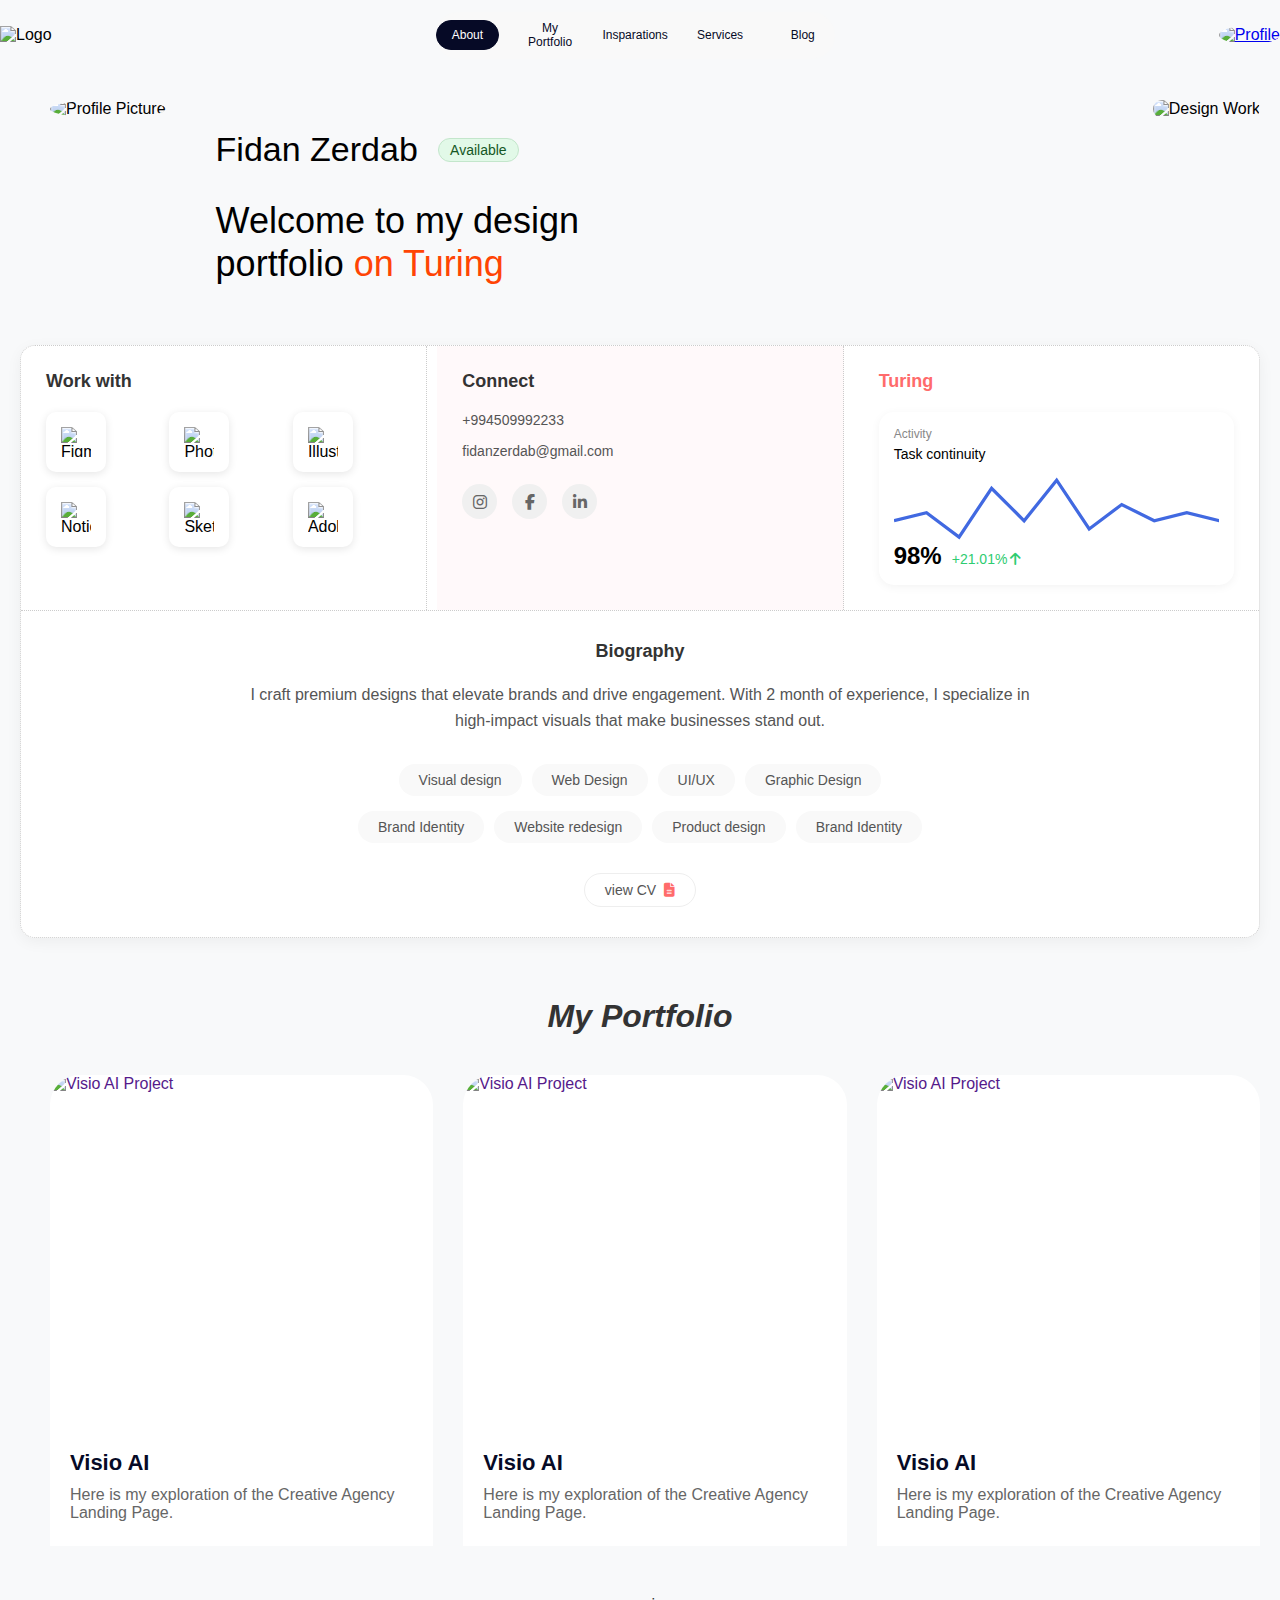
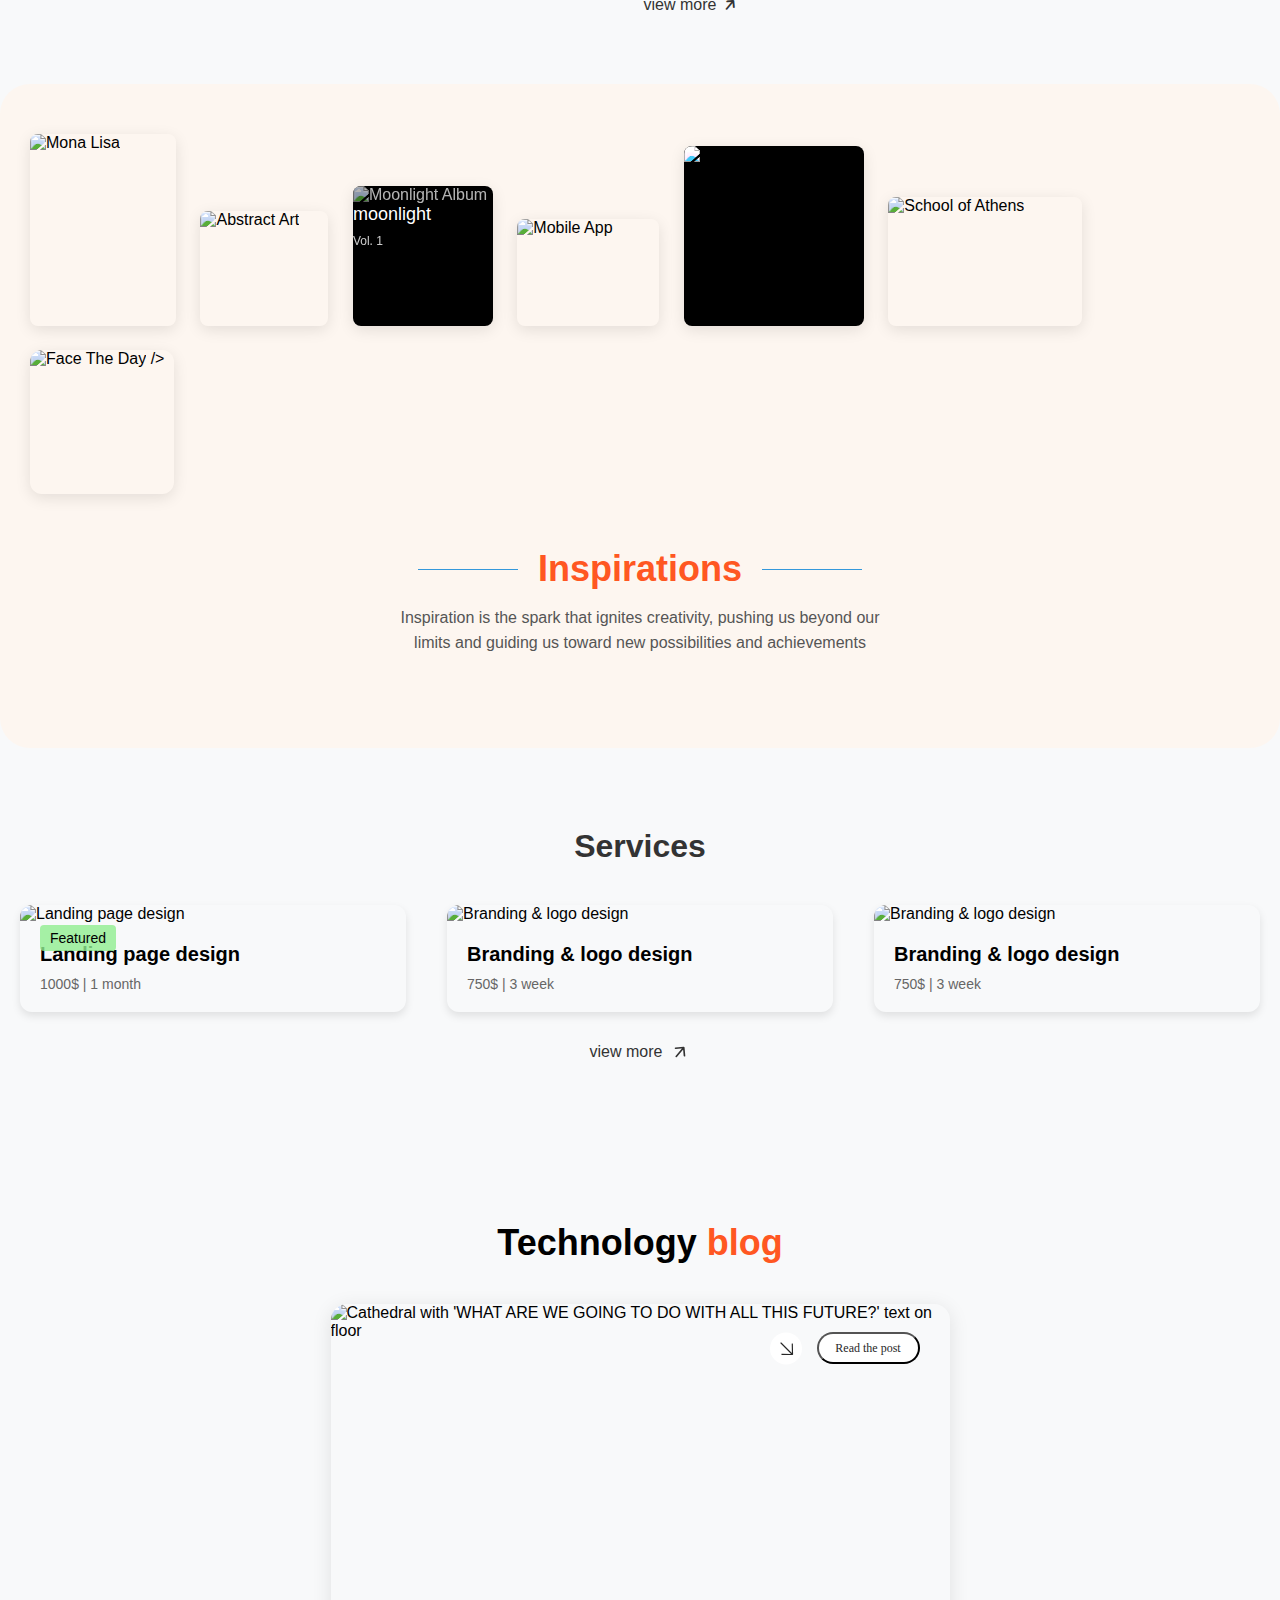
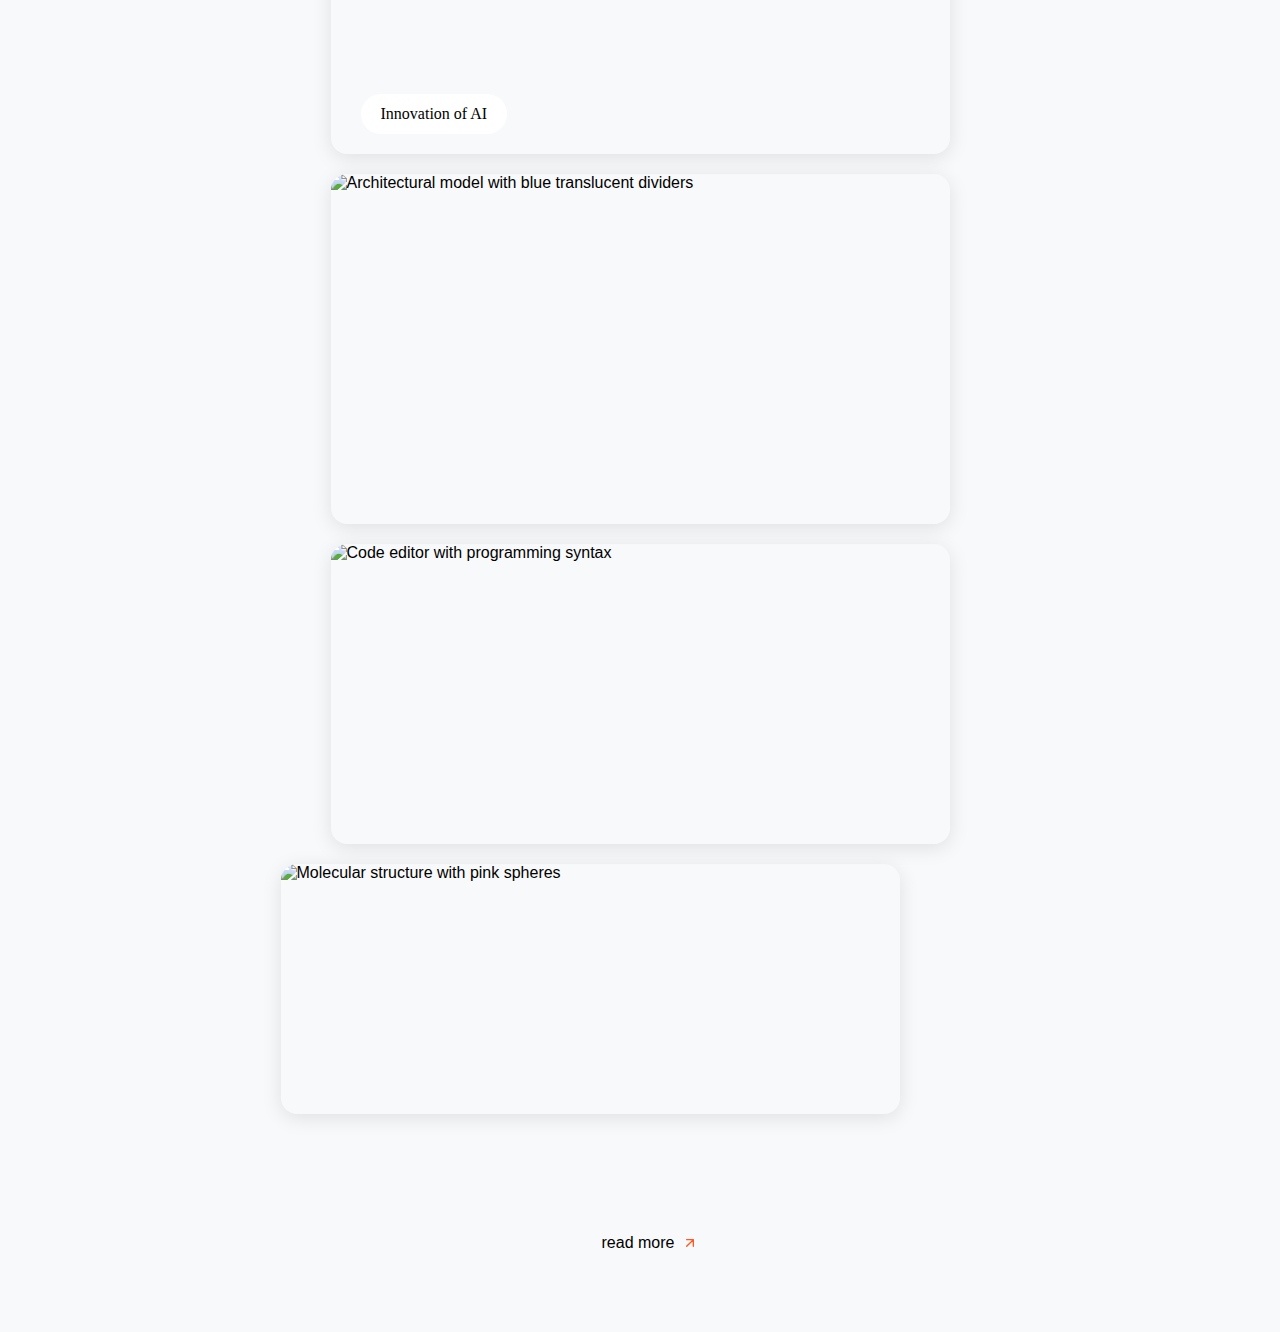
==== commit 431337f6: "elave edildi" ====
--- a/index.html
+++ b/index.html
@@ -30,9 +30,10 @@
         </div>
         <div class="nav-section">
           <li>About</li>
-          <li>Programs</li>
-          <li>My Project</li>
-          <li>Programs</li>
+          <li>My Portfolio</li>
+          <li>Insparations</li>
+          <li>Services</li>
+          <li>Blog</li>
         </div>
         <a href="profile/index.html">
           <img
@@ -240,7 +241,7 @@
         </a>
       </div>
     </section>
-    <div class="gallery-container">
+    <section class="gallery-container">
       <div class="gallery-content">
         <!-- Mona Lisa -->
         <div class="gallery-item mona-lisa">
@@ -307,7 +308,7 @@
             our limits and guiding us toward new possibilities and achievements
           </p>
         </div>
-      </div>
+      </section>
     </div>
 
     <!-- Services Section -->
@@ -375,5 +376,78 @@
         </a>
       </div>
     </section>
+    <section class="blog-section">
+      <h1 class="blog-logo">Technology <span>blog</span></h1>
+      <div class="blog-cards">
+        <div class="card main-card">
+          <div class="card-image">
+            <img
+              src="https://hebbkx1anhila5yf.public.blob.vercel-storage.com/image-OiQNaQP6fe8rzAIDJ9nBtMkreSM9pg.png"
+              alt="Cathedral with 'WHAT ARE WE GOING TO DO WITH ALL THIS FUTURE?' text on floor"
+            />
+            <div class="read-row">
+              <svg
+                xmlns="http://www.w3.org/2000/svg"
+                width="32"
+                height="33"
+                viewBox="0 0 32 33"
+                fill="none"
+              >
+                <rect y="0.5" width="32" height="32" rx="16" fill="white" />
+                <path
+                  d="M22.8865 11.9572C22.879 11.8034 22.8119 11.6586 22.6994 11.5534C22.5869 11.4483 22.4379 11.3911 22.284 11.394C22.13 11.3969 21.9833 11.4597 21.8748 11.569C21.7664 11.6783 21.7048 11.8255 21.7031 11.9795L21.8784 21.0414L11.4104 10.5734C11.2994 10.4623 11.1488 10.4 10.9918 10.4C10.8347 10.4 10.6841 10.4623 10.5731 10.5734C10.4621 10.6844 10.3997 10.835 10.3997 10.992C10.3997 11.149 10.4621 11.2996 10.5731 11.4107L21.0405 21.8781L11.9798 21.7028C11.8258 21.7045 11.6786 21.7661 11.5693 21.8745C11.46 21.983 11.3972 22.1297 11.3943 22.2837C11.3914 22.4376 11.4486 22.5866 11.5537 22.6991C11.6589 22.8116 11.8037 22.8787 11.9575 22.8862L22.2825 23.0866C22.3887 23.0886 22.4942 23.0692 22.5927 23.0295C22.6913 22.9898 22.7807 22.9306 22.8558 22.8555C22.9309 22.7804 22.9901 22.691 23.0298 22.5924C23.0695 22.4939 23.0889 22.3884 23.0869 22.2822L22.8865 11.9572Z"
+                  fill="#272727"
+                />
+              </svg>
+              <button class="read-btn">Read the post</button>
+            </div>
+
+            <span class="tag">Innovation of AI</span>
+          </div>
+        </div>
+
+        <div class="card secondary-card">
+          <img
+            src="https://hebbkx1anhila5yf.public.blob.vercel-storage.com/image-NPZ8On8trBsGgIVdvmVD5wyvRIlFaD.png"
+            alt="Architectural model with blue translucent dividers"
+          />
+        </div>
+
+        <div class="card secondary-card">
+          <img
+            src="https://hebbkx1anhila5yf.public.blob.vercel-storage.com/image-PjrDDJ8X7QbQsEIRF0AcvICbU2HDHx.png"
+            alt="Code editor with programming syntax"
+          />
+        </div>
+
+        <div class="card secondary-card">
+          <img
+            src="https://hebbkx1anhila5yf.public.blob.vercel-storage.com/image-WHNIKRzQo28gp5KeYlQ7vWTwCnbDqz.png"
+            alt="Molecular structure with pink spheres"
+          />
+        </div>
+      </div>
+
+      <div class="read-more-container">
+        <a href="#" class="read-more">
+          read more
+          <svg
+            width="16"
+            height="16"
+            viewBox="0 0 24 24"
+            fill="none"
+            xmlns="http://www.w3.org/2000/svg"
+          >
+            <path
+              d="M7 17L17 7M17 7H7M17 7V17"
+              stroke="currentColor"
+              stroke-width="2"
+              stroke-linecap="round"
+              stroke-linejoin="round"
+            />
+          </svg>
+        </a>
+      </div>
+    </section>
   </body>
 </html>
--- a/style.css
+++ b/style.css
@@ -17,10 +17,17 @@
 }
 
 nav {
-  display: flex;
-  align-items: center;
-  padding: 20px 0;
-  position: relative;
+  margin-bottom: 80px;
+  height: 70px;
+  z-index: 1000;
+  position: fixed;
+  top: 0;
+  left: 0;
+  width: 100%;
+  background-color: #f8f9fa;
+  display: flex;
+  align-items: center;
+  padding: 5px 0;
   font-family: "Fatura", sans-serif;
 }
 
@@ -35,7 +42,7 @@
   margin: 0 auto;
   border: 1px solid #f9f9f9;
   border-radius: 30px;
-  width: 365px;
+  width: 400px;
   height: 47px;
   align-items: center;
   justify-content: center;
@@ -50,14 +57,20 @@
   border: 1px solid #f9f9f9;
   border-radius: 30px;
   color: #060a26;
-  width: 94px;
+  width: 150px;
   height: 30px;
   display: flex;
   align-items: center;
   justify-content: center;
   transition: all 0.3s ease;
-}
-
+  text-align: center;
+}
+nav .nav-section li.active {
+  border: 1px solid #060a26;
+  color: white;
+  background-color: #060a26;
+  transition: all 0.3s ease;
+}
 .nav-section li:hover {
   border: 1px solid #060a26;
   color: white;
@@ -68,8 +81,9 @@
   width: 50px;
   height: 50px;
   border-radius: 50%;
-  position: absolute;
   right: 20px;
+  object-fit: cover;
+  object-position: center  10%;
 }
 
 /* About Section */
@@ -78,6 +92,7 @@
   justify-content: space-between;
   margin: 60px 0;
   flex-wrap: wrap;
+  margin-top: 100px;
 }
 
 .header-profil {
@@ -357,7 +372,7 @@
 
 /* Portfolio Section */
 .portfolio-section {
-  max-width: 1200px;
+  max-width: 1400px;
   margin: 60px auto;
   padding: 0 20px;
 }
@@ -376,6 +391,7 @@
   grid-template-columns: repeat(3, 1fr);
   gap: 30px;
   margin-bottom: 40px;
+  margin-left: 30px;
 }
 
 .project-card {
@@ -437,6 +453,7 @@
   display: inline-flex;
   align-items: center;
   gap: 8px;
+
   background-color: transparent;
   color: #333;
   text-decoration: none;
@@ -453,6 +470,7 @@
 
 .view-more-btn i {
   font-size: 14px;
+  transition: transform 0.3s ease;
 }
 
 /* Services Section */
@@ -536,11 +554,17 @@
   text-decoration: none;
   font-size: 16px;
   font-weight: 500;
-  transition: all 0.3s ease;
+}
+.view-more a svg {
+  transform: rotate(-50deg);
+  transition: transform 0.3s ease-in-out;
 }
 
 .view-more a:hover {
   color: #ff4404;
+}
+.view-more a:hover svg {
+  transform: translate(3px, -3px);
 }
 
 .gallery-container {
@@ -721,74 +745,292 @@
   font-size: 14px;
 }
 
-/* Responsive adjustments */
-@media (max-width: 992px) {
+.blog-logo {
+  font-size: 36px;
+  font-weight: 700;
+  margin-bottom: 40px;
+  text-align: center;
+}
+
+.blog-logo span {
+  color: #ff5722;
+}
+
+/* Blog Section */
+.blog-section {
+  position: relative;
+  width: 100%;
+  margin: 0 auto;
+  max-width: 1400px;
+  margin: 0 auto;
+  padding: 80px 0;
+}
+
+/* Blog Cards */
+.blog-cards {
+  display: flex;
+  position: relative;
+  height: 400px;
+  margin-bottom: 40px;
+  max-width: 1440px;
+}
+
+.card {
+  position: absolute;
+  border-radius: 16px;
+  overflow: hidden;
+  box-shadow: 0 4px 20px rgba(0, 0, 0, 0.1);
+  transition: transform 0.3s ease, box-shadow 0.3s ease;
+}
+
+.card:hover {
+  transform: translateY(-5px);
+  box-shadow: 0 8px 30px rgba(0, 0, 0, 0.15);
+}
+
+.card img {
+  width: 100%;
+  height: 100%;
+  object-fit: cover;
+  display: block;
+}
+
+.main-card {
+  width: 619px;
+  height: 450px;
+  left: 50px;
+  z-index: 4;
+}
+
+.secondary-card {
+  width: 619px;
+  height: 220px;
+}
+
+.secondary-card:nth-of-type(2) {
+  height: 350px;
+  left: 350px;
+  top: 50px;
+  z-index: 3;
+}
+
+.secondary-card:nth-of-type(3) {
+  height: 300px;
+  left: 550px;
+  top: 70px;
+  z-index: 2;
+}
+
+.secondary-card:nth-of-type(4) {
+  width: 619px;
+  height: 250px;
+  right: 50px;
+  top: 90px;
+  z-index: 1;
+}
+
+.card-overlay {
+  position: absolute;
+  bottom: 0;
+  left: 0;
+  width: 100%;
+  padding: 20px;
+  display: flex;
+  justify-content: space-between;
+  align-items: center;
+}
+
+.tag {
+  position: absolute;
+  bottom: 20px;
+  left: 30px;
+  color: #000;
+  text-align: center;
+  font-family: "Schibsted Grotesk";
+  font-size: 16px;
+  font-style: normal;
+  font-weight: 400;
+  line-height: 100%; /* 16px */
+  display: inline-flex;
+  padding: 12px 20px;
+  justify-content: center;
+  align-items: center;
+  gap: 10px;
+  border-radius: 30px;
+  background: #fff;
+}
+.read-row {
+  position: absolute;
+  top: 20px;
+  right: 20px;
+  display: flex;
+  width: 170px;
+  height: 49px;
+  padding: 10px;
+  justify-content: space-between;
+  align-items: center;
+  flex-shrink: 0;
+  border-radius: 30px;
+}
+.read-btn {
+  display: flex;
+  width: 123px;
+  padding: 0px 10px;
+  justify-content: space-between;
+  align-items: center;
+  flex-shrink: 0;
+  border-radius: 30px;
+  background: #fff;
+  color: #272727;
+  text-align: center;
+  font-family: "Schibsted Grotesk";
+  font-size: 12px;
+  font-style: normal;
+  font-weight: 400;
+  line-height: 100%; /* 12px */
+  display: flex;
+  width: 103px;
+  height: 32px;
+  flex-direction: column;
+  justify-content: center;
+  flex-shrink: 0;
+}
+
+.read-btn:hover {
+  background-color: #f0f0f0;
+}
+
+/* Read More Link */
+.read-more-container {
+  display: flex;
+  justify-content: center;
+  margin-top: 100px;
+  margin-left: 20px;
+}
+
+.read-more {
+  display: flex;
+  align-items: center;
+  gap: 8px;
+  color: #000;
+  text-decoration: none;
+  font-size: 16px;
+  font-weight: 500;
+  transition: all 0.3s ease;
+}
+
+.read-more:hover {
+  color: #ff5722;
+}
+
+.read-more svg {
+  color: #ff5722;
+  transition: transform 0.3s ease;
+}
+
+.read-more:hover svg {
+  transform: translate(3px, -3px);
+}
+/* Responsive Styles */
+@media (max-width: 1440px) {
+  body {
+    width: 100%;
+  }
+
+  .project-card {
+    width: 100%;
+  }
+
+  .project-image {
+    width: 100%;
+  }
+
+  .blog-cards {
+    height: auto;
+  }
+
+  .card {
+    position: relative;
+    left: auto !important;
+    top: auto !important;
+    margin-bottom: 20px;
+  }
+
+  .blog-cards {
+    flex-direction: column;
+    align-items: center;
+  }
+
+  .secondary-card {
+    width: 100%;
+    max-width: 619px;
+    height: 300px;
+  }
+
+  .main-card {
+    width: 100%;
+    max-width: 619px;
+  }
+
+  /* Gallery responsive adjustments */
   .gallery-content {
     height: auto;
     min-height: 664px;
+    padding: 40px 20px;
   }
 
   .gallery-item {
     position: relative;
     display: inline-block;
     margin: 10px;
+    top: auto !important;
+    left: auto !important;
+  }
+
+  .gallery-text {
+    position: relative;
     top: auto;
     left: auto;
-    right: auto;
-    bottom: auto;
-  }
-
-  .gallery-text {
-    position: relative;
     transform: none;
-    top: auto;
-    left: auto;
     margin: 40px auto;
-    width: 90%;
-  }
-}
-.arrow-icon {
-  transition: transform 0.3s ease;
-  transform: rotate(-50deg);
-}
-
-.view-more a:hover .arrow-icon {
-  transform: translateX(5px);
+  }
 }
 
 @media (max-width: 1200px) {
-  .about {
-    flex-direction: column;
-    align-items: center;
-    gap: 40px;
-  }
-
-  .header-img-2 {
-    margin-top: 40px;
-  }
-
   .project-grid,
   .services-grid {
     grid-template-columns: repeat(2, 1fr);
   }
-}
-
-@media (max-width: 768px) {
+
+  .header-img-2 {
+    margin-top: 30px;
+  }
+
+  .about {
+    justify-content: center;
+  }
+}
+
+@media (max-width: 992px) {
   .nav-section {
-    display: none;
-  }
-
-  .nav-profile-img {
-    position: static;
-    margin-left: auto;
+    width: auto;
+    padding: 0 15px;
+    overflow-x: auto;
+    justify-content: flex-start;
+  }
+
+  .nav-section li {
+    width: auto;
+    padding: 0 15px;
+    white-space: nowrap;
   }
 
   .header-profil {
     flex-direction: column;
     align-items: center;
-    text-align: center;
     gap: 20px;
     margin-left: 0;
+    text-align: center;
   }
 
   .user-name-section {
@@ -796,12 +1038,12 @@
     gap: 10px;
   }
 
-  .active-view {
+  .header-title {
+    margin-top: 0;
+  }
+
+  .user-title {
     margin: 0 auto;
-  }
-
-  .user-title {
-    font-size: 28px;
   }
 
   .row {
@@ -813,9 +1055,152 @@
     border-right: none;
     border-bottom: 1px dotted #ccc;
   }
-
+}
+
+@media (max-width: 768px) {
   .project-grid,
   .services-grid {
     grid-template-columns: 1fr;
   }
-}
+
+  .project-card {
+    max-width: 100%;
+  }
+
+  .nav {
+    flex-direction: column;
+    gap: 20px;
+  }
+
+  .nav-logo {
+    margin: 0 auto;
+  }
+
+  .nav-profile-img {
+    position: relative;
+    right: auto;
+    margin: 20px auto 0;
+  }
+
+  .blog-logo {
+    font-size: 28px;
+  }
+
+  .main-card {
+    height: 350px;
+  }
+
+  .secondary-card {
+    height: 200px;
+  }
+
+  .gallery-text h1 {
+    font-size: 28px;
+  }
+
+  .gallery-text h1::before,
+  .gallery-text h1::after {
+    width: 50px;
+  }
+}
+
+@media (max-width: 576px) {
+  .nav-section {
+    height: auto;
+    flex-wrap: wrap;
+    padding: 10px;
+    gap: 10px;
+  }
+
+  .nav-section li {
+    height: auto;
+    padding: 8px 12px;
+    font-size: 11px;
+  }
+
+  .user-name {
+    font-size: 28px;
+  }
+
+  .user-title {
+    font-size: 24px;
+  }
+
+  .header-img-2 img {
+    width: 100%;
+    max-width: 300px;
+  }
+
+  .tools-grid {
+    grid-template-columns: repeat(2, 1fr);
+  }
+
+  .main-card {
+    height: 250px;
+  }
+
+  .secondary-card {
+    height: 150px;
+  }
+
+  .read-btn {
+    padding: 6px 12px;
+    font-size: 12px;
+  }
+
+  .tag {
+    padding: 6px 12px;
+    font-size: 12px;
+  }
+
+  .gallery-text h1 {
+    font-size: 24px;
+  }
+
+  .gallery-text p {
+    font-size: 14px;
+  }
+
+  .gallery-text h1::before,
+  .gallery-text h1::after {
+    display: none;
+  }
+
+  .portfolio-title,
+  .services-title {
+    font-size: 24px;
+  }
+}
+
+/* Mobile Menu for very small screens */
+@media (max-width: 480px) {
+  .nav {
+    padding: 15px 0;
+  }
+
+  .nav-section {
+    display: none; /* Would be replaced with a mobile menu toggle */
+  }
+
+  .blog-section {
+    padding: 40px 15px;
+  }
+
+  .blog-logo {
+    font-size: 24px;
+  }
+
+  .read-more-container {
+    margin-top: 30px;
+  }
+
+  .skills-row {
+    flex-direction: column;
+    align-items: center;
+  }
+
+  .skill-pill {
+    width: 100%;
+    text-align: center;
+  }
+}
